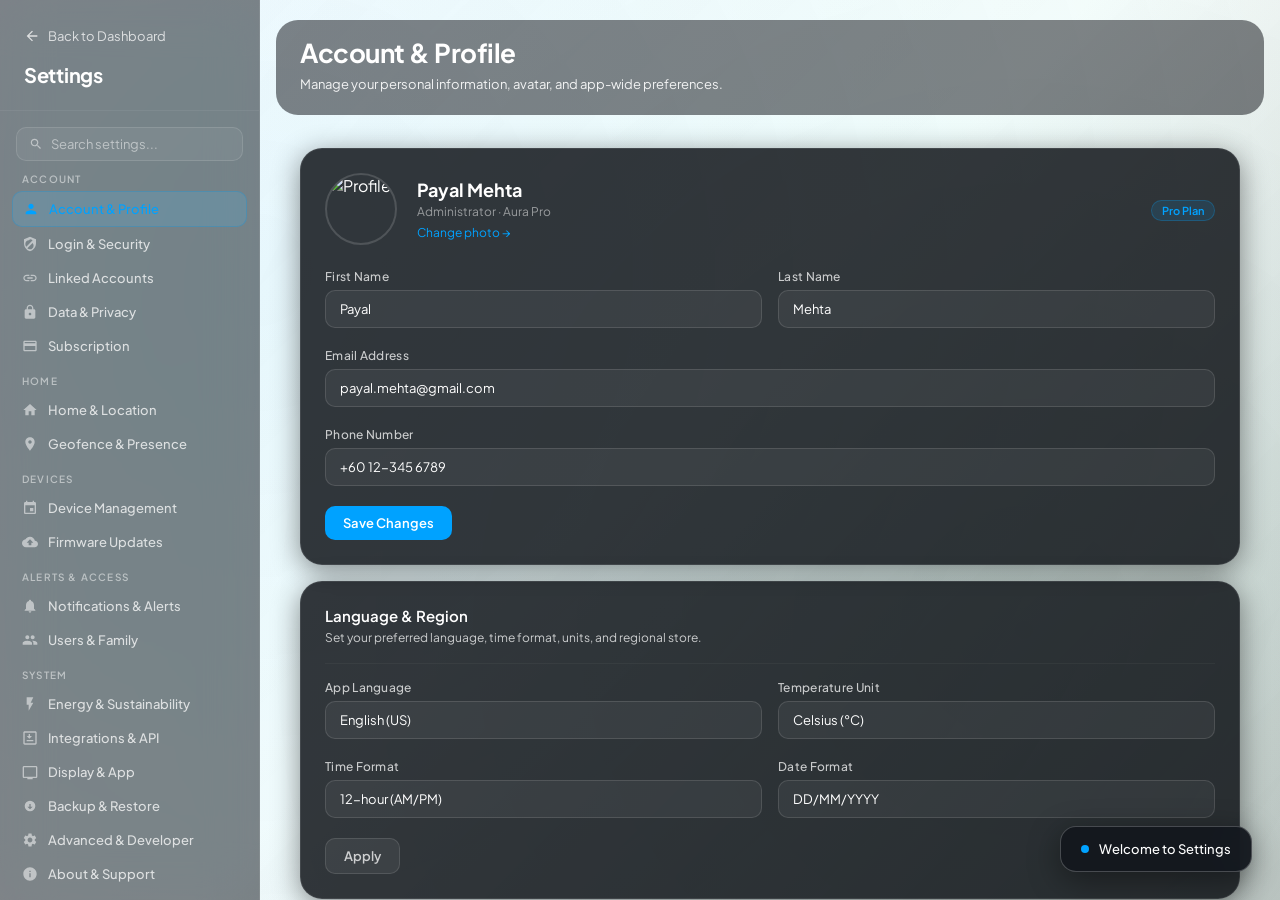
==== settings.html @ 3732c4d4 "Add files via upload" ====
<!DOCTYPE html>
<html lang="en">
<head>
<meta charset="UTF-8">
<meta name="viewport" content="width=device-width, initial-scale=1.0">
<meta http-equiv="Cache-Control" content="no-cache, no-store, must-revalidate">
<meta http-equiv="Pragma" content="no-cache">
<meta http-equiv="Expires" content="0">
<title>Aura – Settings</title>
<link rel="preconnect" href="https://fonts.googleapis.com">
<link href="https://fonts.googleapis.com/css2?family=Plus+Jakarta+Sans:wght@300;400;500;600;700&display=swap" rel="stylesheet">
<style>
:root {
  --font: 'Plus Jakarta Sans', sans-serif;
  --glass-bg: rgba(255,255,255,0.05);      /* More transparent */
  --glass-bg2: rgba(255,255,255,0.08);     /* More transparent */
  --glass-bg3: rgba(255,255,255,0.12);     /* Was: rgba(255,255,255,0.16) */
  --glass-border: 1px solid rgba(255,255,255,0.12);
  --glass-border2: 1px solid rgba(255,255,255,0.22);
  --blur: blur(20px) saturate(150%);       /* Slightly less blur */
  --text1: #ffffff;
  --text2: rgba(255,255,255,0.75);      /* Brighter text */
  --text3: rgba(255,255,255,0.50);
  --accent-blue: #00a2ff;
  --accent-green: #00e272;
  --accent-orange: #ff7a00;
  --accent-yellow: #ffb700;
  --accent-red: #dc2626;
  --glow-blue: 0 0 18px rgba(0,162,255,0.35);
  --glow-green: 0 0 18px rgba(0,226,114,0.35);
  --glow-red: 0 0 18px rgba(220,38,38,0.35);
  --r-sm: 10px;
  --r-md: 16px;
  --r-lg: 22px;
  --r-xl: 28px;
  --sidebar-w: 260px;
}

*{margin:0;padding:0;box-sizing:border-box;font-family:var(--font);-webkit-font-smoothing:antialiased;}

body{
  min-height:100vh;
  background:transparent;
  color:var(--text1);
  display:flex;
  overflow:hidden;
}

.bg{
    position:fixed;inset:0;z-index:0;
  background: 
    linear-gradient(135deg, rgba(251, 251, 252, 0.25) 0%, rgba(255, 255, 255, 0.2) 50%, rgba(8,11,16,0.25) 100%),
    url('./assets/settings_background.jpg') center/cover no-repeat;
  background-attachment: fixed;
}
.bg::before{
  content:'';position:fixed;
  top:0;left:0;right:0;bottom:0;
  background:radial-gradient(circle at 20% 30%, rgba(0,162,255,0.08) 0%, transparent 100%),
             radial-gradient(circle at 80% 70%, rgba(0,226,114,0.06) 0%, transparent 100%);
  pointer-events:none;
  z-index:1;
}

/* ── Sidebar ───────────────────────────── */
.settings-sidebar{
  position:fixed;
  top:0;left:0;
  width:var(--sidebar-w);
  height:100vh;
  background:rgba(10,13,18,0.50);  /* Reduced from 0.85 to 0.50 */
  backdrop-filter:blur(24px) saturate(180%);
  border-right:1px solid rgba(255,255,255,0.08);
  display:flex;
  flex-direction:column;
  z-index:100;
  overflow-y:auto;
  scrollbar-width:thin;
  scrollbar-color:rgba(255,255,255,0.08) transparent;
}

.sidebar-header{
  padding:28px 24px 20px;
  border-bottom: 1px solid rgba(255,255,255,0.06);  /* Was: 0.12 */

}

.back-btn{
  display:flex;align-items:center;gap:8px;
  font-size:13px;color:var(--text2);
  background:none;border:none;cursor:pointer;
  transition:color .2s;margin-bottom:18px;
  padding:0;
}
.back-btn:hover{color:var(--text1);}
.back-btn svg{width:16px;height:16px;fill:currentColor;}

.sidebar-title{
  font-size:20px;font-weight:700;letter-spacing:-.3px;
}
.sidebar-sub{font-size:12px;color:var(--text3);margin-top:3px;}

.sidebar-search{
  margin:16px 16px 0;
  background:rgba(255,255,255,0.05);
  border:var(--glass-border);
  border-radius:var(--r-sm);
  display:flex;align-items:center;gap:8px;
  padding:8px 12px;
}
.sidebar-search svg{width:14px;height:14px;fill:var(--text3);flex-shrink:0;}
.sidebar-search input{
  background:none;border:none;outline:none;
  color:var(--text1);font-size:13px;width:100%;
}
.sidebar-search input::placeholder{color:var(--text3);}

.nav-group{padding:12px 12px 0;}
.nav-group-label{
  font-size:10px;letter-spacing:1.2px;text-transform:uppercase;
  color:var(--text3);font-weight:600;
  padding:0 10px;margin-bottom:6px;
}

.nav-item{
  display:flex;align-items:center;gap:10px;
  padding:9px 10px;border-radius:var(--r-sm);
  cursor:pointer;transition:all .2s;
  font-size:13px;color:var(--text2);font-weight:500;
  border:none;background:none;width:100%;text-align:left;
}
.nav-item svg{width:16px;height:16px;fill:currentColor;flex-shrink:0;opacity:.7;}
.nav-item:hover{background:rgba(255,255,255,0.06);color:var(--text1);}
.nav-item.active{
  background:rgba(0,162,255,0.12);
  color:var(--accent-blue);
  border:1px solid rgba(0,162,255,0.22);
}
.nav-item.active svg{opacity:1;}

/* ── Main Content ───────────────────────── */
.settings-main{
  margin-left:var(--sidebar-w);
  flex:1;
  height:100vh;
  overflow-y:auto;
  scrollbar-width:thin;
  scrollbar-color:rgba(255,255,255,0.08) transparent;
  position:relative;z-index:1;
}

.section{
  display:none;
  padding:36px 40px;
  animation:fadeIn .3s ease;
}
.section.active{display:block;}

@keyframes fadeIn{from{opacity:0;transform:translateY(8px);}to{opacity:1;transform:translateY(0);}}

.section-header {
  margin-bottom: 32px;
  padding-bottom: 20px;
  border-bottom: var(--glass-border);
  position: relative; /* Required for ::before positioning */
}

.section-header::before {
  content: '';
  position: absolute;
  inset: -16px -24px 0 -24px;
  background: rgba(8, 11, 16, 0.5); /* Slightly more opaque for better contrast */
  border-radius: var(--r-lg);
  z-index: -1;
  /* Remove all animation/transition effects */
  transition: none !important;
  animation: none !important;
  backdrop-filter: none !important; /* Remove blur for performance */
  will-change: auto !important;
}

/* Ensure text stays readable */
.section-title {
  font-size: 26px;
  font-weight: 700;
  letter-spacing: -.5px;
  color: #ffffff;
  position: relative;
  z-index: 1;
  text-shadow: none; /* Remove shadow if you want pure flat design */
}

.section-desc {
  font-size: 13px;
  color: rgba(255, 255, 255, 0.90);
  margin-top: 6px;
  line-height: 1.5;
  position: relative;
  z-index: 1;
}
/* Cards */
.card{
  background:rgba(8,11,16,0.82);        /* Much darker + more opaque */
  border:1px solid rgba(255,255,255,0.09);
  border-radius:var(--r-lg);
  padding:24px;
  margin-bottom:16px;
  backdrop-filter:blur(24px) saturate(160%);
  box-shadow:0 6px 28px rgba(0,0,0,0.45);  /* Deeper shadow for depth */
  transition:background .2s, transform .2s ease, box-shadow .2s ease;
}

.card:hover{
  background:rgba(10,14,20,0.88);       /* Slightly darker on hover */
  box-shadow:0 8px 35px rgba(0,0,0,0.55);
  transform:translateY(-2px);
}
.card-title{font-size:15px;font-weight:600;margin-bottom:4px;}
.card-desc{font-size:12px;color:var(--text2);line-height:1.5;}

.card-row{
  display:flex;align-items:center;justify-content:space-between;
  padding:14px 0;
  border-bottom:var(--glass-border);
}
.card-row:last-child{border-bottom:none;padding-bottom:0;}
.card-row:first-child{padding-top:0;}

.row-left{}
.row-label{font-size:13px;font-weight:500;}
.row-sub{font-size:11px;color:var(--text3);margin-top:2px;}

/* Form Controls */
.field-group{margin-bottom:20px;}
.field-label{font-size:12px;color:var(--text2);font-weight:500;margin-bottom:6px;letter-spacing:.3px;}
.field-input{
  width:100%;
  background:rgba(255,255,255,0.05);
  border:var(--glass-border);
  border-radius:var(--r-sm);
  padding:10px 14px;
  color:var(--text1);
  font-size:13px;
  outline:none;
  transition:border-color .2s, background .2s;
}
.field-input:focus{
  background:rgba(255,255,255,0.09);
  border-color:rgba(0,162,255,0.5);
}
.field-row{display:grid;grid-template-columns:1fr 1fr;gap:16px;}

/* Toggle Switch */
.toggle-wrap{position:relative;display:inline-block;width:42px;height:22px;flex-shrink:0;}
.toggle-wrap input{opacity:0;width:0;height:0;}
.toggle-slider{
  position:absolute;inset:0;
  background:rgba(255,255,255,0.12);
  border-radius:22px;
  border:1px solid rgba(255,255,255,0.08);
  cursor:pointer;
  transition:.25s;
}
.toggle-slider:before{
  content:"";position:absolute;
  width:14px;height:14px;border-radius:50%;
  background:#fff;left:3px;bottom:3px;
  transition:.25s;box-shadow:0 1px 3px rgba(0,0,0,.3);
}
input:checked + .toggle-slider{background:var(--accent-blue);}
input:checked + .toggle-slider.green{background:var(--accent-green);}
input:checked + .toggle-slider.orange{background:var(--accent-orange);}
input:checked + .toggle-slider:before{transform:translateX(20px);}

/* Buttons */
.btn{
  padding:9px 18px;border-radius:var(--r-sm);
  font-size:13px;font-weight:600;cursor:pointer;
  transition:all .2s;border:none;
}
.btn-primary{background:var(--accent-blue);color:#fff;}
.btn-primary:hover{background:#0090e8;}
.btn-ghost{
  background:rgba(255,255,255,0.06);
  border:var(--glass-border);
  color:var(--text2);
}
.btn-ghost:hover{background:rgba(255,255,255,0.12);color:var(--text1);}
.btn-danger{
  background:rgba(220,38,38,0.12);
  border:1px solid rgba(220,38,38,0.3);
  color:#f87171;
}
.btn-danger:hover{background:rgba(220,38,38,0.22);}
.btn-sm{padding:6px 14px;font-size:12px;}

/* Badges */
.badge{
  display:inline-flex;align-items:center;
  padding:3px 10px;border-radius:20px;
  font-size:11px;font-weight:600;
}
.badge-green{background:rgba(0,226,114,0.12);color:var(--accent-green);border:1px solid rgba(0,226,114,0.25);}
.badge-blue{background:rgba(0,162,255,0.12);color:var(--accent-blue);border:1px solid rgba(0,162,255,0.25);}
.badge-orange{background:rgba(255,122,0,0.12);color:var(--accent-orange);border:1px solid rgba(255,122,0,0.25);}
.badge-red{background:rgba(220,38,38,0.12);color:#f87171;border:1px solid rgba(220,38,38,0.25);}

/* Avatar */
.avatar{
  width:72px;height:72px;border-radius:50%;
  object-fit:cover;border:2px solid rgba(255,255,255,0.15);
}
.avatar-row{display:flex;align-items:center;gap:20px;margin-bottom:24px;}
.avatar-name{font-size:18px;font-weight:700;}
.avatar-role{font-size:12px;color:var(--text3);margin-top:3px;}
.avatar-change{font-size:12px;color:var(--accent-blue);cursor:pointer;margin-top:6px;}

/* Linked accounts */
.linked-item{
  display:flex;align-items:center;gap:14px;
  padding:14px 0;
  border-bottom:var(--glass-border);
}
.linked-item:last-child{border-bottom:none;}
.linked-logo{
  width:36px;height:36px;border-radius:10px;
  display:flex;align-items:center;justify-content:center;
  font-size:18px;font-weight:800;
}
.linked-info{flex:1;}
.linked-name{font-size:13px;font-weight:600;}
.linked-email{font-size:11px;color:var(--text3);margin-top:2px;}

/* Device List */
.device-item{
  display:flex;align-items:center;gap:14px;
  padding:14px 0;border-bottom:var(--glass-border);
}
.device-item:last-child{border-bottom:none;}
.device-icon{
  width:40px;height:40px;border-radius:12px;
  background:rgba(255,255,255,0.06);
  border:var(--glass-border);
  display:flex;align-items:center;justify-content:center;
  font-size:18px;flex-shrink:0;
}
.device-info{flex:1;}
.device-name{font-size:13px;font-weight:600;}
.device-meta{font-size:11px;color:var(--text3);margin-top:2px;}
.device-status{display:flex;align-items:center;gap:5px;font-size:11px;}
.dot{width:6px;height:6px;border-radius:50%;display:inline-block;}
.dot-green{background:var(--accent-green);}
.dot-gray{background:rgba(255,255,255,0.25);}
.dot-orange{background:var(--accent-orange);}

/* Routine list */
.routine-item{
  display:flex;align-items:center;gap:14px;
  padding:14px 0;border-bottom:var(--glass-border);
}
.routine-item:last-child{border-bottom:none;}
.routine-icon{
  width:40px;height:40px;border-radius:12px;
  display:flex;align-items:center;justify-content:center;font-size:18px;
}
.routine-info{flex:1;}
.routine-name{font-size:13px;font-weight:600;}
.routine-trigger{font-size:11px;color:var(--text3);margin-top:2px;}
.routine-actions{display:flex;align-items:center;gap:8px;}

/* Stats bar */
.stat-bar{
  height:6px;border-radius:3px;
  background:rgba(255,255,255,0.08);
  margin-top:8px;overflow:hidden;
}
.stat-fill{height:100%;border-radius:3px;background:var(--accent-blue);}
.stat-fill.green{background:var(--accent-green);}
.stat-fill.orange{background:var(--accent-orange);}

/* Grid helper */
.two-col{display:grid;grid-template-columns:1fr 1fr;gap:16px;}
.three-col{display:grid;grid-template-columns:1fr 1fr 1fr;gap:14px;}

/* Energy mini cards */
.energy-mini{
  background:var(--glass-bg);
  border:var(--glass-border);
  border-radius:var(--r-md);
  padding:16px;
  text-align:center;
}
.energy-val{font-size:22px;font-weight:700;letter-spacing:-.5px;}
.energy-label{font-size:11px;color:var(--text3);margin-top:4px;}

/* Notification row icons */
.notif-icon{
  width:36px;height:36px;border-radius:10px;
  display:flex;align-items:center;justify-content:center;font-size:16px;
  flex-shrink:0;
}

/* About version */
.version-card{
  background:var(--glass-bg);
  border:var(--glass-border);
  border-radius:var(--r-lg);
  padding:24px;
  display:flex;align-items:center;gap:20px;
}
.version-logo{
  width:52px;height:52px;border-radius:16px;
  background:rgba(0,162,255,0.12);
  border:1px solid rgba(0,162,255,0.25);
  display:flex;align-items:center;justify-content:center;
  font-size:26px;
}

/* Select */
.field-select{
  width:100%;
  background:rgba(255,255,255,0.05);
  border:var(--glass-border);
  border-radius:var(--r-sm);
  padding:10px 14px;
  color:var(--text1);
  font-size:13px;
  outline:none;
  cursor:pointer;
  appearance:none;
  -webkit-appearance:none;
}
.field-select option{background:#15191f;color:#fff;}

/* Scrollbar */
.settings-main::-webkit-scrollbar,.settings-sidebar::-webkit-scrollbar{width:5px;}
.settings-main::-webkit-scrollbar-thumb,.settings-sidebar::-webkit-scrollbar-thumb{background:rgba(255,255,255,0.08);border-radius:3px;}

/* Range */
input[type=range]{
  -webkit-appearance:none;width:100%;
  height:5px;border-radius:3px;
  background:rgba(255,255,255,0.1);outline:none;
}
input[type=range]::-webkit-slider-thumb{
  -webkit-appearance:none;width:14px;height:14px;
  border-radius:50%;background:#fff;cursor:pointer;
}

/* Divider */
.divider{height:1px;background:rgba(255,255,255,0.04);margin:24px 0;}  /* Was: 0.07 */

/* Tags */
.tag{
  display:inline-flex;align-items:center;gap:6px;
  padding:4px 12px;border-radius:20px;
  background:rgba(255,255,255,0.06);border:var(--glass-border);
  font-size:12px;color:var(--text2);margin:4px 4px 4px 0;cursor:pointer;
  transition:background .2s;
}
.tag:hover,.tag.active{background:rgba(0,162,255,0.12);color:var(--accent-blue);border-color:rgba(0,162,255,0.3);}

/* Toast */
.toast{
  position:fixed;bottom:28px;right:28px;
  background:rgba(20,24,30,0.95);
  border:var(--glass-border2);
  border-radius:var(--r-md);
  padding:14px 20px;
  display:flex;align-items:center;gap:10px;
  font-size:13px;font-weight:500;
  backdrop-filter:var(--blur);
  transform:translateY(80px);opacity:0;
  transition:all .35s cubic-bezier(.4,0,.2,1);
  z-index:9999;pointer-events:none;
}
.toast.show{transform:translateY(0);opacity:1;}
.toast-dot{width:8px;height:8px;border-radius:50%;background:var(--accent-green);flex-shrink:0;}

/* Thin card variant */
.tcard{
  background:var(--glass-bg);
  border:var(--glass-border);
  border-radius:var(--r-md);
  padding:16px 20px;
  margin-bottom:10px;
}
/* Animation */
/* ── Animation Enhancements ───────────────────────────── */
.section {
  transition: opacity 0.3s ease, transform 0.3s ease;
  will-change: opacity, transform;
}

.nav-item {
  transition: all 0.2s cubic-bezier(0.4, 0, 0.2, 1);
  position: relative;
  overflow: hidden;
}

.nav-item::after {
  content: '';
  position: absolute;
  inset: 0;
  background: rgba(255,255,255,0.06);
  transform: scaleX(0);
  transform-origin: left;
  transition: transform 0.2s ease;
  z-index: -1;
}

.nav-item:hover::after,
.nav-item.active::after {
  transform: scaleX(1);
}

/* Toggle switch enhanced animation */
.toggle-slider {
  transition: all 0.25s cubic-bezier(0.4, 0, 0.2, 1);
}

.toggle-slider::before {
  transition: transform 0.25s cubic-bezier(0.4, 0, 0.2, 1), background 0.2s;
}

/* Input focus glow */
.field-input:focus,
.field-select:focus {
  animation: inputGlow 0.3s ease;
}

@keyframes inputGlow {
  0% { box-shadow: 0 0 0 0 rgba(0,162,255,0); }
  50% { box-shadow: 0 0 0 4px rgba(0,162,255,0.2); }
  100% { box-shadow: 0 0 0 3px rgba(0,162,255,0.15); }
}

/* Button press effect */
.btn:active {
  transform: scale(0.97);
  transition: transform 0.1s ease;
}

/* Card lift on hover */
.card, .tcard {
  transition: transform 0.2s ease, box-shadow 0.2s ease;
  will-change: transform;
}

/* Toast animation */
.toast {
  position: fixed;
  bottom: 28px;
  right: 28px;
  background: rgba(20,24,30,0.95);
  border: var(--glass-border2);
  border-radius: var(--r-md);
  padding: 14px 20px;
  display: flex;
  align-items: center;
  gap: 10px;
  font-size: 13px;
  font-weight: 500;
  backdrop-filter: var(--blur);
  transform: translateY(80px);
  opacity: 0;
  transition: all 0.35s cubic-bezier(0.4, 0, 0.2, 1);
  z-index: 9999;
  pointer-events: none;
  box-shadow: 0 8px 32px rgba(0,0,0,0.4);
}

.toast.show {
  transform: translateY(0);
  opacity: 1;
  pointer-events: auto;
}

.toast-dot {
  width: 8px;
  height: 8px;
  border-radius: 50%;
  background: var(--accent-green);
  flex-shrink: 0;
  animation: pulse 2s infinite;
}

@keyframes pulse {
  0%, 100% { opacity: 1; transform: scale(1); }
  50% { opacity: 0.7; transform: scale(0.9); }
}

/* Search empty state */
#search-empty {
  animation: fadeIn 0.2s ease;
}

/* Page transition for back button */
body.page-exiting {
  animation: pageExit 0.3s ease forwards;
}

@keyframes pageExit {
  to {
    opacity: 0;
    transform: translateX(20px);
  }
}

/* Subtle floating animation for avatar */
.avatar {
  animation: float 6s ease-in-out infinite;
}

@keyframes float {
  0%, 100% { transform: translateY(0); }
  50% { transform: translateY(-4px); }
}

/* Stat bar fill animation */
.stat-fill {
  transition: width 0.4s cubic-bezier(0.4, 0, 0.2, 1);
  position: relative;
  overflow: hidden;
}

.stat-fill::after {
  content: '';
  position: absolute;
  top: 0; left: -100%;
  width: 100%; height: 100%;
  background: linear-gradient(90deg, transparent, rgba(255,255,255,0.2), transparent);
  animation: shine 2s infinite;
}

@keyframes shine {
  to { left: 100%; }
}
</style>
</head>
<body>
<div class="bg"></div>

<!-- Toast -->
<div class="toast" id="toast">
  <div class="toast-dot"></div>
  <span id="toast-msg">Settings saved</span>
</div>

<!-- Sidebar -->
<aside class="settings-sidebar">
  <div class="sidebar-header">
    <button class="back-btn" onclick="window.history.back()">
      <svg viewBox="0 0 24 24"><path d="M20 11H7.83l5.59-5.59L12 4l-8 8 8 8 1.41-1.41L7.83 13H20v-2z"/></svg>
      Back to Dashboard
    </button>
    <div class="sidebar-title">Settings</div>
    <div class="sidebar-sub"></div>
  </div>

  <div class="sidebar-search">
    <svg viewBox="0 0 24 24"><path d="M15.5 14h-.79l-.28-.27C15.41 12.59 16 11.11 16 9.5 16 5.91 13.09 3 9.5 3S3 5.91 3 9.5 5.91 16 9.5 16c1.61 0 3.09-.59 4.23-1.57l.27.28v.79l5 4.99L20.49 19l-4.99-5zm-6 0C7.01 14 5 11.99 5 9.5S7.01 5 9.5 5 14 7.01 14 9.5 11.99 14 9.5 14z"/></svg>
    <input type="text" placeholder="Search settings..." id="search-input">
  </div>

  <div style="padding-bottom:20px;">

    <div class="nav-group">
      <div class="nav-group-label">Account</div>
      <button class="nav-item active" data-section="profile" onclick="switchSection('profile',this)">
        <svg viewBox="0 0 24 24"><path d="M12 12c2.21 0 4-1.79 4-4s-1.79-4-4-4-4 1.79-4 4 1.79 4 4 4zm0 2c-2.67 0-8 1.34-8 4v2h16v-2c0-2.66-5.33-4-8-4z"/></svg>
        Account & Profile
      </button>
      <button class="nav-item" data-section="security" onclick="switchSection('security',this)">
        <svg viewBox="0 0 24 24"><path d="M12 1L3 5v6c0 5.55 3.84 10.74 9 12 5.16-1.26 9-6.45 9-12V5l-9-4zm0 4c1.4 0 2.8.5 3.88 1.5L6.5 16c-1-1.1-1.5-2.5-1.5-4 0-3.04 2.46-5.5 5.5-5.5zM12 9zm3.88 1.5c1 1.1 1.5 2.5 1.5 4 0 3.04-2.46 5.5-5.5 5.5-1.4 0-2.8-.5-3.88-1.5L15.88 10.5z"/></svg>
        Login & Security
      </button>
      <button class="nav-item" data-section="linked" onclick="switchSection('linked',this)">
        <svg viewBox="0 0 24 24"><path d="M3.9 12c0-1.71 1.39-3.1 3.1-3.1h4V7H7c-2.76 0-5 2.24-5 5s2.24 5 5 5h4v-1.9H7c-1.71 0-3.1-1.39-3.1-3.1zM8 13h8v-2H8v2zm9-6h-4v1.9h4c1.71 0 3.1 1.39 3.1 3.1s-1.39 3.1-3.1 3.1h-4V17h4c2.76 0 5-2.24 5-5s-2.24-5-5-5z"/></svg>
        Linked Accounts
      </button>
      <button class="nav-item" data-section="privacy" onclick="switchSection('privacy',this)">
        <svg viewBox="0 0 24 24"><path d="M18 8h-1V6c0-2.76-2.24-5-5-5S7 3.24 7 6v2H6c-1.1 0-2 .9-2 2v10c0 1.1.9 2 2 2h12c1.1 0 2-.9 2-2V10c0-1.1-.9-2-2-2zm-6 9c-1.1 0-2-.9-2-2s.9-2 2-2 2 .9 2 2-.9 2-2 2zm3.1-9H8.9V6c0-1.71 1.39-3.1 3.1-3.1 1.71 0 3.1 1.39 3.1 3.1v2z"/></svg>
        Data & Privacy
      </button>
      <button class="nav-item" data-section="subscription" onclick="switchSection('subscription',this)">
        <svg viewBox="0 0 24 24"><path d="M20 4H4c-1.11 0-1.99.89-1.99 2L2 18c0 1.11.89 2 2 2h16c1.11 0 2-.89 2-2V6c0-1.11-.89-2-2-2zm0 14H4v-6h16v6zm0-10H4V6h16v2z"/></svg>
        Subscription
      </button>
    </div>

    <div class="nav-group">
      <div class="nav-group-label">Home</div>
      <button class="nav-item" data-section="home" onclick="switchSection('home',this)">
        <svg viewBox="0 0 24 24"><path d="M10 20v-6h4v6h5v-8h3L12 3 2 12h3v8z"/></svg>
        Home & Location
      </button>
      <button class="nav-item" data-section="presence" onclick="switchSection('presence',this)">
        <svg viewBox="0 0 24 24"><path d="M12 2C8.13 2 5 5.13 5 9c0 5.25 7 13 7 13s7-7.75 7-13c0-3.87-3.13-7-7-7zm0 9.5c-1.38 0-2.5-1.12-2.5-2.5s1.12-2.5 2.5-2.5 2.5 1.12 2.5 2.5-1.12 2.5-2.5 2.5z"/></svg>
        Geofence & Presence
      </button>
    </div>

    <div class="nav-group">
      <div class="nav-group-label">Devices</div>
      <button class="nav-item" data-section="devices" onclick="switchSection('devices',this)">
        <svg viewBox="0 0 24 24"><path d="M17 12h-5v5h5v-5zM16 1v2H8V1H6v2H5c-1.11 0-1.99.9-1.99 2L3 19c0 1.1.89 2 2 2h14c1.1 0 2-.9 2-2V5c0-1.1-.9-2-2-2h-1V1h-2zm3 18H5V8h14v11z"/></svg>
        Device Management
      </button>
      <button class="nav-item" data-section="firmware" onclick="switchSection('firmware',this)">
        <svg viewBox="0 0 24 24"><path d="M19.35 10.04C18.67 6.59 15.64 4 12 4 9.11 4 6.6 5.64 5.35 8.04 2.34 8.36 0 10.91 0 14c0 3.31 2.69 6 6 6h13c2.76 0 5-2.24 5-5 0-2.64-2.05-4.78-4.65-4.96zM14 13v4h-4v-4H7l5-5 5 5h-3z"/></svg>
        Firmware Updates
      </button>
    </div>


    <div class="nav-group">
      <div class="nav-group-label">Alerts & Access</div>
      <button class="nav-item" data-section="notifications" onclick="switchSection('notifications',this)">
        <svg viewBox="0 0 24 24"><path d="M12 22c1.1 0 2-.9 2-2h-4c0 1.1.9 2 2 2zm6-6v-5c0-3.07-1.64-5.64-4.5-6.32V4c0-.83-.67-1.5-1.5-1.5s-1.5.67-1.5 1.5v.68C7.63 5.36 6 7.92 6 11v5l-2 2v1h16v-1l-2-2z"/></svg>
        Notifications & Alerts
      </button>
      <button class="nav-item" data-section="family" onclick="switchSection('family',this)">
        <svg viewBox="0 0 24 24"><path d="M16 11c1.66 0 2.99-1.34 2.99-3S17.66 5 16 5c-1.66 0-3 1.34-3 3s1.34 3 3 3zm-8 0c1.66 0 2.99-1.34 2.99-3S9.66 5 8 5C6.34 5 5 6.34 5 8s1.34 3 3 3zm0 2c-2.33 0-7 1.17-7 3.5V19h14v-2.5c0-2.33-4.67-3.5-7-3.5zm8 0c-.29 0-.62.02-.97.05 1.16.84 1.97 1.97 1.97 3.45V19h6v-2.5c0-2.33-4.67-3.5-7-3.5z"/></svg>
        Users & Family
      </button>
    </div>

    <div class="nav-group">
      <div class="nav-group-label">System</div>
      <button class="nav-item" data-section="energy" onclick="switchSection('energy',this)">
        <svg viewBox="0 0 24 24"><path d="M7 2v11h3v9l7-12h-4l4-8z"/></svg>
        Energy & Sustainability
      </button>
      <button class="nav-item" data-section="integrations" onclick="switchSection('integrations',this)">
        <svg viewBox="0 0 24 24"><path d="M15 9h-3V6h-2v3H7l4 4 4-4zm-8 6v2h10v-2H7zm13-13H4c-1.1 0-2 .9-2 2v16c0 1.1.9 2 2 2h16c1.1 0 2-.9 2-2V4c0-1.1-.9-2-2-2zm0 18H4V4h16v16z"/></svg>
        Integrations & API
      </button>
      <button class="nav-item" data-section="display" onclick="switchSection('display',this)">
        <svg viewBox="0 0 24 24"><path d="M21 3H3c-1.1 0-2 .9-2 2v14c0 1.1.9 2 2 2h5v2h8v-2h5c1.1 0 2-.9 2-2V5c0-1.1-.9-2-2-2zm0 16H3V5h18v14z"/></svg>
        Display & App
      </button>
      <button class="nav-item" data-section="backup" onclick="switchSection('backup',this)">
        <svg viewBox="0 0 24 24"><path d="M12 4a8 8 0 100 16A8 8 0 0012 4zm-1 5h2v4h3l-4 4-4-4h3V9z"/></svg>
        Backup & Restore
      </button>
      <button class="nav-item" data-section="advanced" onclick="switchSection('advanced',this)">
        <svg viewBox="0 0 24 24"><path d="M19.14 12.94c.04-.3.06-.61.06-.94 0-.32-.02-.64-.07-.94l2.03-1.58c.18-.14.23-.41.12-.61l-1.92-3.32c-.12-.22-.37-.29-.59-.22l-2.39.96c-.5-.38-1.03-.7-1.62-.94l-.36-2.54c-.04-.24-.24-.41-.48-.41h-3.84c-.24 0-.43.17-.47.41l-.36 2.54c-.59.24-1.13.57-1.62.94l-2.39-.96c-.22-.08-.47 0-.59.22L2.74 8.87c-.12.21-.08.47.12.61l2.03 1.58c-.05.3-.09.63-.09.94s.02.64.07.94l-2.03 1.58c-.18.14-.23.41-.12.61l1.92 3.32c.12.22.37.29.59.22l2.39-.96c.5.38 1.03.7 1.62.94l.36 2.54c.05.24.24.41.48.41h3.84c.24 0 .44-.17.47-.41l.36-2.54c.59-.24 1.13-.56 1.62-.94l2.39.96c.22.08.47 0 .59-.22l1.92-3.32c.12-.22.07-.47-.12-.61l-2.01-1.58zM12 15.6c-1.98 0-3.6-1.62-3.6-3.6s1.62-3.6 3.6-3.6 3.6 1.62 3.6 3.6-1.62 3.6-3.6 3.6z"/></svg>
        Advanced & Developer
      </button>
      <button class="nav-item" data-section="about" onclick="switchSection('about',this)">
        <svg viewBox="0 0 24 24"><path d="M12 2C6.48 2 2 6.48 2 12s4.48 10 10 10 10-4.48 10-10S17.52 2 12 2zm1 15h-2v-6h2v6zm0-8h-2V7h2v2z"/></svg>
        About & Support
      </button>
    </div>

  </div>
</aside>

<!-- ═══════════════════════════════════ SECTIONS ═══════════════════════════ -->
<main class="settings-main">

<!-- ① Account & Profile -->
<div class="section active" id="section-profile">
  <div class="section-header">
    <div class="section-title">Account & Profile</div>
    <div class="section-desc">Manage your personal information, avatar, and app-wide preferences.</div>
  </div>

  <div class="card">
    <div class="avatar-row">
      <img class="avatar" src="https://images.unsplash.com/photo-1494790108377-be9c29b29330?auto=format&fit=crop&q=80&w=200" alt="Profile">
      <div>
        <div class="avatar-name">Payal Mehta</div>
        <div class="avatar-role">Administrator · Aura Pro</div>
        <div class="avatar-change" onclick="toast('Avatar upload coming soon')">Change photo →</div>
      </div>
      <div style="margin-left:auto;"><span class="badge badge-blue">Pro Plan</span></div>
    </div>
    <div class="field-row">
      <div class="field-group">
        <div class="field-label">First Name</div>
        <input class="field-input" type="text" value="Payal">
      </div>
      <div class="field-group">
        <div class="field-label">Last Name</div>
        <input class="field-input" type="text" value="Mehta">
      </div>
    </div>
    <div class="field-group">
      <div class="field-label">Email Address</div>
      <input class="field-input" type="email" value="payal.mehta@gmail.com">
    </div>
    <div class="field-group">
      <div class="field-label">Phone Number</div>
      <input class="field-input" type="tel" value="+60 12-345 6789">
    </div>
    <button class="btn btn-primary" onclick="toast('Profile updated successfully')">Save Changes</button>
  </div>

  <div class="card">
    <div class="card-title">Language & Region</div>
    <div class="card-desc">Set your preferred language, time format, units, and regional store.</div>
    <div class="divider" style="margin:16px 0;"></div>
    <div class="field-row">
      <div class="field-group">
        <div class="field-label">App Language</div>
        <select class="field-select"><option>English (US)</option><option>Bahasa Malaysia</option><option>中文 (简体)</option><option>العربية</option></select>
      </div>
      <div class="field-group">
        <div class="field-label">Temperature Unit</div>
        <select class="field-select"><option>Celsius (°C)</option><option>Fahrenheit (°F)</option></select>
      </div>
    </div>
    <div class="field-row">
      <div class="field-group">
        <div class="field-label">Time Format</div>
        <select class="field-select"><option>12-hour (AM/PM)</option><option>24-hour</option></select>
      </div>
      <div class="field-group">
        <div class="field-label">Date Format</div>
        <select class="field-select"><option>DD/MM/YYYY</option><option>MM/DD/YYYY</option><option>YYYY-MM-DD</option></select>
      </div>
    </div>
    <button class="btn btn-ghost" onclick="toast('Region preferences saved')">Apply</button>
  </div>
</div>

<!-- ② Login & Security -->
<div class="section" id="section-security">
  <div class="section-header">
    <div class="section-title">Login & Security</div>
    <div class="section-desc">Protect your account with strong authentication options.</div>
  </div>

  <div class="card">
    <div class="card-title">Change Password</div>
    <div class="divider" style="margin:14px 0;"></div>
    <div class="field-group"><div class="field-label">Current Password</div><input class="field-input" type="password" placeholder="••••••••"></div>
    <div class="field-row">
      <div class="field-group"><div class="field-label">New Password</div><input class="field-input" type="password" placeholder="Min. 8 characters"></div>
      <div class="field-group"><div class="field-label">Confirm Password</div><input class="field-input" type="password" placeholder="Repeat new password"></div>
    </div>
    <button class="btn btn-primary" onclick="toast('Password updated')">Update Password</button>
  </div>

  <div class="card">
    <div class="card-title">Authentication</div>
    <div class="card-row">
      <div class="row-left"><div class="row-label">Two-Factor Authentication (2FA)</div><div class="row-sub">Require OTP on new device login via SMS or app</div></div>
      <label class="toggle-wrap"><input type="checkbox" checked><span class="toggle-slider"></span></label>
    </div>
    <div class="card-row">
      <div class="row-left"><div class="row-label">Biometric Login</div><div class="row-sub">Fingerprint or Face ID unlock on this device</div></div>
      <label class="toggle-wrap"><input type="checkbox" checked><span class="toggle-slider green"></span></label>
    </div>
    <div class="card-row">
      <div class="row-left"><div class="row-label">App PIN Lock</div><div class="row-sub">Require 6-digit PIN before opening the app</div></div>
      <label class="toggle-wrap"><input type="checkbox"><span class="toggle-slider"></span></label>
    </div>
  </div>

  <div class="card">
    <div class="card-title">Trusted Devices</div>
    <div class="card-desc" style="margin-bottom:16px;">Devices that are allowed to skip 2FA for 30 days.</div>
    <div class="device-item">
      <div class="device-icon">📱</div>
      <div class="device-info">
        <div class="device-name">iPhone 15 Pro – Payal</div>
        <div class="device-meta">Last active: Today, 09:41 AM · Kuala Lumpur, MY</div>
      </div>
      <span class="badge badge-green">This device</span>
    </div>
    <div class="device-item">
      <div class="device-icon">💻</div>
      <div class="device-info">
        <div class="device-name">MacBook Pro 14" – Home</div>
        <div class="device-meta">Last active: Yesterday, 11:20 PM · Jitra, MY</div>
      </div>
      <button class="btn btn-ghost btn-sm" onclick="toast('Device removed')">Remove</button>
    </div>
  </div>
</div>

<!-- ③ Linked Accounts -->
<div class="section" id="section-linked">
  <div class="section-header">
    <div class="section-title">Linked Accounts</div>
    <div class="section-desc">Connect social logins and third-party smart home partners.</div>
  </div>

  <div class="card">
    <div class="card-title">Social Login</div>
    <div class="linked-item">
      <div class="linked-logo" style="background:#fff;color:#4285F4;">G</div>
      <div class="linked-info"><div class="linked-name">Google</div><div class="linked-email">payal.mehta@gmail.com</div></div>
      <span class="badge badge-green">Connected</span>
    </div>
    <div class="linked-item">
      <div class="linked-logo" style="background:#000;color:#fff;">🍎</div>
      <div class="linked-info"><div class="linked-name">Apple ID</div><div class="linked-email">Not connected</div></div>
      <button class="btn btn-ghost btn-sm" onclick="toast('Apple sign-in launched')">Connect</button>
    </div>
    <div class="linked-item">
      <div class="linked-logo" style="background:#1877F2;color:#fff;">f</div>
      <div class="linked-info"><div class="linked-name">Facebook</div><div class="linked-email">Not connected</div></div>
      <button class="btn btn-ghost btn-sm" onclick="toast('Facebook sign-in launched')">Connect</button>
    </div>
  </div>

  <div class="card">
    <div class="card-title">Smart Home Ecosystems</div>
    <div class="linked-item">
      <div class="linked-logo" style="background:#00D4FF22;font-size:22px;">🏠</div>
      <div class="linked-info"><div class="linked-name">Google Home</div><div class="linked-email">15 devices synced</div></div>
      <span class="badge badge-green">Active</span>
    </div>
    <div class="linked-item">
      <div class="linked-logo" style="background:#00A8E022;font-size:22px;">🔵</div>
      <div class="linked-info"><div class="linked-name">Amazon Alexa</div><div class="linked-email">Enabled – 8 skills active</div></div>
      <span class="badge badge-blue">Active</span>
    </div>
    <div class="linked-item">
      <div class="linked-logo" style="background:#ffffff11;font-size:22px;">🍎</div>
      <div class="linked-info"><div class="linked-name">Apple HomeKit</div><div class="linked-email">Not paired</div></div>
      <button class="btn btn-ghost btn-sm" onclick="toast('HomeKit pairing started')">Pair</button>
    </div>
  </div>
</div>

<!-- ④ Data & Privacy -->
<div class="section" id="section-privacy">
  <div class="section-header">
    <div class="section-title">Data & Privacy</div>
    <div class="section-desc">Control your activity history, data exports, and account deletion.</div>
  </div>

  <div class="card">
    <div class="card-row">
      <div class="row-left"><div class="row-label">Save Voice Recordings</div><div class="row-sub">Store voice command history for personalization</div></div>
      <label class="toggle-wrap"><input type="checkbox"><span class="toggle-slider"></span></label>
    </div>
    <div class="card-row">
      <div class="row-left"><div class="row-label">Device Interaction Logs</div><div class="row-sub">Log every toggle, adjustment, and scene activation</div></div>
      <label class="toggle-wrap"><input type="checkbox" checked><span class="toggle-slider green"></span></label>
    </div>
    <div class="card-row">
      <div class="row-left"><div class="row-label">Analytics & Diagnostics</div><div class="row-sub">Send anonymous usage data to improve Aura</div></div>
      <label class="toggle-wrap"><input type="checkbox" checked><span class="toggle-slider"></span></label>
    </div>
    <div class="card-row">
      <div class="row-left"><div class="row-label">Personalized Suggestions</div><div class="row-sub">AI tips based on your usage patterns</div></div>
      <label class="toggle-wrap"><input type="checkbox" checked><span class="toggle-slider green"></span></label>
    </div>
  </div>

  <div class="card">
    <div class="card-title">Your Data</div>
    <div style="display:flex;gap:12px;flex-wrap:wrap;margin-top:14px;">
      <button class="btn btn-ghost" onclick="toast('Export request submitted – you\'ll receive an email in 24 hours')">📤 Export My Data</button>
      <button class="btn btn-ghost" onclick="toast('Activity history cleared')">🗑 Clear Activity History</button>
      <button class="btn btn-danger" onclick="toast('Account deletion requires email confirmation – check your inbox')">⚠️ Delete Account</button>
    </div>
  </div>
</div>

<!-- ⑤ Subscription -->
<div class="section" id="section-subscription">
  <div class="section-header">
    <div class="section-title">Subscription</div>
    <div class="section-desc">Manage your Aura plan, billing history, and payment methods.</div>
  </div>

  <div class="card" style="background:rgba(5,15,25,0.85);border:1px solid rgba(0,162,255,0.4);box-shadow:0 6px 28px rgba(0,162,255,0.2);">
    <div style="display:flex;align-items:center;justify-content:space-between;">
      <div>
        <div style="font-size:12px;color:var(--accent-blue);font-weight:600;letter-spacing:1px;text-transform:uppercase;">Current Plan</div>
        <div style="font-size:24px;font-weight:700;margin-top:4px;">Aura Pro</div>
        <div style="font-size:13px;color:var(--text2);margin-top:4px;">Renews on 22 June 2026 · RM 29.90/month</div>
      </div>
      <span class="badge badge-blue" style="font-size:13px;padding:6px 16px;">Active</span>
    </div>
    <div class="divider"></div>
    <div class="three-col" style="margin-bottom:4px;">
      <div class="energy-mini"><div class="energy-val" style="color:var(--accent-blue);">∞</div><div class="energy-label">Cloud Storage</div></div>
      <div class="energy-mini"><div class="energy-val" style="color:var(--accent-green);">6</div><div class="energy-label">Cameras</div></div>
      <div class="energy-mini"><div class="energy-val" style="color:var(--accent-yellow);">14</div><div class="energy-label">Automations</div></div>
    </div>
  </div>

  <div class="card">
    <div class="card-title">Payment Methods</div>
    <div class="card-row">
      <div class="row-left"><div class="row-label">Visa •••• 4291</div><div class="row-sub">Expires 09/27 · Default</div></div>
      <button class="btn btn-ghost btn-sm" onclick="toast('Card management opened')">Manage</button>
    </div>
    <div class="card-row">
      <div class="row-left"><div class="row-label">+ Add Payment Method</div></div>
      <button class="btn btn-ghost btn-sm" onclick="toast('Add card flow launched')">Add</button>
    </div>
  </div>

  <div class="card">
    <div class="card-title">Billing History</div>
    <div class="card-row"><div class="row-left"><div class="row-label">May 2026</div><div class="row-sub">Invoice #AUR-2026-0512</div></div><div style="font-size:13px;font-weight:600;">RM 29.90</div></div>
    <div class="card-row"><div class="row-left"><div class="row-label">April 2026</div><div class="row-sub">Invoice #AUR-2026-0411</div></div><div style="font-size:13px;font-weight:600;">RM 29.90</div></div>
    <div class="card-row"><div class="row-left"><div class="row-label">March 2026</div><div class="row-sub">Invoice #AUR-2026-0314</div></div><div style="font-size:13px;font-weight:600;">RM 29.90</div></div>
    <button class="btn btn-ghost btn-sm" style="margin-top:12px;" onclick="toast('Full billing history exported')">Download All Invoices</button>
  </div>
</div>

<!-- ⑥ Home & Location -->
<div class="section" id="section-home">
  <div class="section-header">
    <div class="section-title">Home & Location</div>
    <div class="section-desc">Configure your home's name, address, structure, and time zone.</div>
  </div>

  <div class="card">
    <div class="card-title">Home Details</div>
    <div class="divider" style="margin:14px 0;"></div>
    <div class="field-group"><div class="field-label">Home Name</div><input class="field-input" type="text" value="Aura Home – Main"></div>
    <div class="field-group"><div class="field-label">Full Address</div><input class="field-input" type="text" value="1042 Jalan Aura, Jitra, Kedah 06000, Malaysia"></div>
    <div class="field-row">
      <div class="field-group"><div class="field-label">Time Zone</div><select class="field-select"><option>Asia/Kuala_Lumpur (GMT+8)</option><option>Asia/Singapore (GMT+8)</option></select></div>
      <div class="field-group"><div class="field-label">Country / Region</div><select class="field-select"><option>Malaysia</option><option>Singapore</option><option>United States</option></select></div>
    </div>
    <button class="btn btn-primary" onclick="toast('Home details saved')">Save</button>
  </div>

  <div class="card">
    <div class="card-title">Home Structure</div>
    <div class="card-desc" style="margin-bottom:14px;">Floors and rooms in your home</div>
    <div class="tcard" style="display:flex;align-items:center;justify-content:space-between;">
      <div><div style="font-size:13px;font-weight:600;">🛋 Living Room</div><div style="font-size:11px;color:var(--text3);">Ground Floor · 8 devices</div></div>
      <button class="btn btn-ghost btn-sm" onclick="toast('Room editor opened')">Edit</button>
    </div>
    <div class="tcard" style="display:flex;align-items:center;justify-content:space-between;">
      <div><div style="font-size:13px;font-weight:600;">🍳 Kitchen</div><div style="font-size:11px;color:var(--text3);">Ground Floor · 5 devices</div></div>
      <button class="btn btn-ghost btn-sm" onclick="toast('Room editor opened')">Edit</button>
    </div>
    <div class="tcard" style="display:flex;align-items:center;justify-content:space-between;">
      <div><div style="font-size:13px;font-weight:600;">🛏 Bedroom</div><div style="font-size:11px;color:var(--text3);">1st Floor · 7 devices</div></div>
      <button class="btn btn-ghost btn-sm" onclick="toast('Room editor opened')">Edit</button>
    </div>
    <div class="tcard" style="display:flex;align-items:center;justify-content:space-between;">
      <div><div style="font-size:13px;font-weight:600;">🍼 Nursery</div><div style="font-size:11px;color:var(--text3);">1st Floor · 6 devices</div></div>
      <button class="btn btn-ghost btn-sm" onclick="toast('Room editor opened')">Edit</button>
    </div>
    <button class="btn btn-ghost" style="width:100%;margin-top:8px;justify-content:center;" onclick="toast('Add room dialog opened')">+ Add Room or Floor</button>
  </div>
</div>

<!-- ⑦ Geofence & Presence -->
<div class="section" id="section-presence">
  <div class="section-header">
    <div class="section-title">Geofence & Presence</div>
    <div class="section-desc">Set arrival/departure triggers and presence sensing rules.</div>
  </div>

  <div class="card">
    <div class="card-title">Geofence Radius</div>
    <div class="card-desc" style="margin-bottom:16px;">Trigger automations when you enter or leave this radius around your home.</div>
    <div style="display:flex;align-items:center;gap:16px;">
      <input type="range" min="50" max="1000" value="200" style="flex:1;" oninput="document.getElementById('geo-val').textContent=this.value+'m'">
      <span id="geo-val" style="font-size:15px;font-weight:600;min-width:55px;text-align:right;">200m</span>
    </div>
    <div style="display:flex;justify-content:space-between;font-size:11px;color:var(--text3);margin-top:6px;"><span>50m</span><span>1000m</span></div>
  </div>

  <div class="card">
    <div class="card-row">
      <div class="row-left"><div class="row-label">Away Mode</div><div class="row-sub">Simulate occupancy – random lights, TV schedules</div></div>
      <label class="toggle-wrap"><input type="checkbox" checked><span class="toggle-slider orange"></span></label>
    </div>
    <div class="card-row">
      <div class="row-left"><div class="row-label">Presence Sensing</div><div class="row-sub">Use member phone locations to detect if someone's home</div></div>
      <label class="toggle-wrap"><input type="checkbox" checked><span class="toggle-slider green"></span></label>
    </div>
    <div class="card-row">
      <div class="row-left"><div class="row-label">Arrival Announcement</div><div class="row-sub">Play a chime and turn on entry lights on arrival</div></div>
      <label class="toggle-wrap"><input type="checkbox" checked><span class="toggle-slider"></span></label>
    </div>
  </div>
</div>

<!-- ⑧ Device Management -->
<div class="section" id="section-devices">
  <div class="section-header">
    <div class="section-title">Device Management</div>
    <div class="section-desc">View, configure, and manage all your connected smart devices.</div>
  </div>

  <div class="card">
    <div style="display:flex;align-items:center;justify-content:space-between;margin-bottom:16px;">
      <div class="card-title">All Devices <span class="badge badge-blue" style="margin-left:8px;font-size:11px;">26 Total</span></div>
      <button class="btn btn-primary btn-sm" onclick="toast('Add device wizard launched')">+ Add Device</button>
    </div>
    <!-- Living Room Devices -->
    <div class="device-item">
      <div class="device-icon">❄️</div>
      <div class="device-info">
        <div class="device-name">LG Air Conditioner – Living Room</div>
        <div class="device-meta device-status"><span class="dot dot-green"></span> Online · 16°C · Active</div>
      </div>
      <button class="btn btn-ghost btn-sm" onclick="toast('Device settings opened')">Configure</button>
    </div>
    
    <div class="device-item">
      <div class="device-icon">💡</div>
      <div class="device-info">
        <div class="device-name">LED Lamp – Living Room</div>
        <div class="device-meta device-status"><span class="dot dot-green"></span> Online · Color Warm · On</div>
      </div>
      <button class="btn btn-ghost btn-sm" onclick="toast('Device settings opened')">Configure</button>
    </div>
    
    <div class="device-item">
      <div class="device-icon">📡</div>
      <div class="device-info">
        <div class="device-name">Wi-Fi Router</div>
        <div class="device-meta device-status"><span class="dot dot-green"></span> Online · 212 kWh · Connected</div>
      </div>
      <button class="btn btn-ghost btn-sm" onclick="toast('Device settings opened')">Configure</button>
    </div>
    
    <div class="device-item">
      <div class="device-icon">🔊</div>
      <div class="device-info">
        <div class="device-name">Amazon Echo – Living Room</div>
        <div class="device-meta device-status"><span class="dot dot-green"></span> Online · Speaker Active</div>
      </div>
      <button class="btn btn-ghost btn-sm" onclick="toast('Device settings opened')">Configure</button>
    </div>
    
    <div class="device-item">
      <div class="device-icon">📺</div>
      <div class="device-info">
        <div class="device-name">Smart TV – Living Room</div>
        <div class="device-meta device-status"><span class="dot dot-orange"></span> Standby · Samsung 32"</div>
      </div>
      <button class="btn btn-ghost btn-sm" onclick="toast('Device settings opened')">Configure</button>
    </div>

    <!-- Kitchen Devices -->
    <div class="device-item">
      <div class="device-icon">🧊</div>
      <div class="device-info">
        <div class="device-name">Refrigerator – Kitchen</div>
        <div class="device-meta device-status"><span class="dot dot-green"></span> Online · 4°C Fridge · -18°C Freezer</div>
      </div>
      <button class="btn btn-ghost btn-sm" onclick="toast('Device settings opened')">Configure</button>
    </div>
    
    <div class="device-item">
      <div class="device-icon">🍽️</div>
      <div class="device-info">
        <div class="device-name">Dishwasher – Kitchen</div>
        <div class="device-meta device-status"><span class="dot dot-green"></span> Running · Heavy Cycle · 35 mins left</div>
      </div>
      <button class="btn btn-ghost btn-sm" onclick="toast('Device settings opened')">Configure</button>
    </div>
    
    <div class="device-item">
      <div class="device-icon">💧</div>
      <div class="device-info">
        <div class="device-name">Water Purifier – Kitchen</div>
        <div class="device-meta device-status"><span class="dot dot-green"></span> Online · Filter Good · Running</div>
      </div>
      <button class="btn btn-ghost btn-sm" onclick="toast('Device settings opened')">Configure</button>
    </div>

    <!-- Bedroom Devices -->
    <div class="device-item">
      <div class="device-icon">❄️</div>
      <div class="device-info">
        <div class="device-name">Air Conditioner – Bedroom</div>
        <div class="device-meta device-status"><span class="dot dot-green"></span> Online · 21°C · Cooling</div>
      </div>
      <button class="btn btn-ghost btn-sm" onclick="toast('Device settings opened')">Configure</button>
    </div>
    
    <div class="device-item">
      <div class="device-icon">🌬️</div>
      <div class="device-info">
        <div class="device-name">Air Purifier – Bedroom</div>
        <div class="device-meta device-status"><span class="dot dot-green"></span> Online · AQI: 12 · Excellent</div>
      </div>
      <button class="btn btn-ghost btn-sm" onclick="toast('Device settings opened')">Configure</button>
    </div>
    
    <div class="device-item">
      <div class="device-icon">💡</div>
      <div class="device-info">
        <div class="device-name">LED Strip – Bedroom</div>
        <div class="device-meta device-status"><span class="dot dot-green"></span> Online · Brightness 75%</div>
      </div>
      <button class="btn btn-ghost btn-sm" onclick="toast('Device settings opened')">Configure</button>
    </div>
    
    <div class="device-item">
      <div class="device-icon">🔊</div>
      <div class="device-info">
        <div class="device-name">Amazon Echo – Bedroom</div>
        <div class="device-meta device-status"><span class="dot dot-green"></span> Online · Playing: Lofi Beats</div>
      </div>
      <button class="btn btn-ghost btn-sm" onclick="toast('Device settings opened')">Configure</button>
    </div>
    
    <div class="device-item">
      <div class="device-icon">📺</div>
      <div class="device-info">
        <div class="device-name">Smart TV – Bedroom</div>
        <div class="device-meta device-status"><span class="dot dot-gray"></span> Inactive</div>
      </div>
      <button class="btn btn-ghost btn-sm" onclick="toast('Device settings opened')">Configure</button>
    </div>

    <!-- Nursery Devices -->
    <div class="device-item">
      <div class="device-icon">💨</div>
      <div class="device-info">
        <div class="device-name">Air Humidifier – Nursery</div>
        <div class="device-meta device-status"><span class="dot dot-green"></span> Online · Humidity: 50%</div>
      </div>
      <button class="btn btn-ghost btn-sm" onclick="toast('Device settings opened')">Configure</button>
    </div>
    
    <div class="device-item">
      <div class="device-icon">🎵</div>
      <div class="device-info">
        <div class="device-name">Sound Machine – Nursery</div>
        <div class="device-meta device-status"><span class="dot dot-green"></span> Online · White Noise</div>
      </div>
      <button class="btn btn-ghost btn-sm" onclick="toast('Device settings opened')">Configure</button>
    </div>
    
    <div class="device-item">
      <div class="device-icon">💡</div>
      <div class="device-info">
        <div class="device-name">Ceiling Lights – Nursery</div>
        <div class="device-meta device-status"><span class="dot dot-green"></span> Online · 30% · Warm White</div>
      </div>
      <button class="btn btn-ghost btn-sm" onclick="toast('Device settings opened')">Configure</button>
    </div>
    
    <div class="device-item">
      <div class="device-icon">🌙</div>
      <div class="device-info">
        <div class="device-name">Nightlight LED – Nursery</div>
        <div class="device-meta device-status"><span class="dot dot-green"></span> Online · 65% · Soft Amber</div>
      </div>
      <button class="btn btn-ghost btn-sm" onclick="toast('Device settings opened')">Configure</button>
    </div>

    <!-- Security Cameras -->
    <div class="device-item">
      <div class="device-icon">📷</div>
      <div class="device-info">
        <div class="device-name">Camera 01 – Backyard</div>
        <div class="device-meta device-status"><span class="dot dot-green"></span> LIVE · Recording</div>
      </div>
      <button class="btn btn-ghost btn-sm" onclick="toast('Camera settings opened')">Configure</button>
    </div>
    
    <div class="device-item">
      <div class="device-icon">📷</div>
      <div class="device-info">
        <div class="device-name">Camera 02 – Kitchen</div>
        <div class="device-meta device-status"><span class="dot dot-green"></span> LIVE · Recording</div>
      </div>
      <button class="btn btn-ghost btn-sm" onclick="toast('Camera settings opened')">Configure</button>
    </div>
    
    <div class="device-item">
      <div class="device-icon">📷</div>
      <div class="device-info">
        <div class="device-name">Camera 03 – Bedroom</div>
        <div class="device-meta device-status"><span class="dot dot-green"></span> LIVE · Recording</div>
      </div>
      <button class="btn btn-ghost btn-sm" onclick="toast('Camera settings opened')">Configure</button>
    </div>
    
    <div class="device-item">
      <div class="device-icon">📷</div>
      <div class="device-info">
        <div class="device-name">Camera 04 – Baby Crib</div>
        <div class="device-meta device-status"><span class="dot dot-green"></span> LIVE · Recording</div>
      </div>
      <button class="btn btn-ghost btn-sm" onclick="toast('Camera settings opened')">Configure</button>
    </div>
  </div>
</div>

<!-- ⑨ Firmware Updates -->
<div class="section" id="section-firmware">
  <div class="section-header">
    <div class="section-title">Firmware Updates</div>
    <div class="section-desc">Keep your devices secure and running the latest software.</div>
  </div>

  <div class="card">
    <div class="card-row">
      <div class="row-left"><div class="row-label">Auto-Update Devices</div><div class="row-sub">Apply firmware updates automatically at 3:00 AM</div></div>
      <label class="toggle-wrap"><input type="checkbox" checked><span class="toggle-slider green"></span></label>
    </div>
    <div class="card-row">
      <div class="row-left"><div class="row-label">Beta Firmware</div><div class="row-sub">Receive pre-release firmware for supported devices</div></div>
      <label class="toggle-wrap"><input type="checkbox"><span class="toggle-slider"></span></label>
    </div>
  </div>

  <div class="card">
    <div class="card-title">Pending Updates</div>
    <div class="device-item">
      <div class="device-icon">❄️</div>
      <div class="device-info"><div class="device-name">LG Air Conditioner – Living Room</div><div class="device-meta">v2.3.1 → v2.4.0 · Security patch</div></div>
      <button class="btn btn-primary btn-sm" onclick="toast('Update started for LG AC')">Update</button>
    </div>
  </div>
</div>



<!-- ⑪ Voice Assistant -->
<div class="section" id="section-voice">
  <div class="section-header">
    <div class="section-title">Voice Assistant</div>
    <div class="section-desc">Configure wake words, voice recognition, and hands-free behavior.</div>
  </div>

  <div class="card">
    <div class="field-group">
      <div class="field-label">Default Voice Assistant</div>
      <select class="field-select"><option>Amazon Alexa</option><option>Google Assistant</option><option>Apple Siri</option></select>
    </div>
    <div class="field-group">
      <div class="field-label">Wake Word</div>
      <select class="field-select"><option>Alexa</option><option>Hey Google</option><option>Siri</option><option>Custom…</option></select>
    </div>
    <div class="field-group">
      <div class="field-label">Default Music Provider</div>
      <select class="field-select"><option>Spotify</option><option>Apple Music</option><option>YouTube Music</option><option>Amazon Music</option></select>
    </div>
  </div>

  <div class="card">
    <div class="card-row">
      <div class="row-left"><div class="row-label">Voice Match</div><div class="row-sub">Recognize individual household voices for personalized responses</div></div>
      <label class="toggle-wrap"><input type="checkbox" checked><span class="toggle-slider green"></span></label>
    </div>
    <div class="card-row">
      <div class="row-left"><div class="row-label">Follow-Up Mode</div><div class="row-sub">Keep mic open 5s after a command for chained requests</div></div>
      <label class="toggle-wrap"><input type="checkbox" checked><span class="toggle-slider"></span></label>
    </div>
    <div class="card-row">
      <div class="row-left"><div class="row-label">Brief Mode</div><div class="row-sub">Play a chime instead of verbal confirmation</div></div>
      <label class="toggle-wrap"><input type="checkbox"><span class="toggle-slider"></span></label>
    </div>
    <div class="card-row">
      <div class="row-left"><div class="row-label">Do Not Disturb Schedule</div><div class="row-sub">Silence voice responses 10 PM – 7 AM</div></div>
      <label class="toggle-wrap"><input type="checkbox" checked><span class="toggle-slider orange"></span></label>
    </div>
    <div class="card-row">
      <div class="row-left"><div class="row-label">Ultrasound Presence Detection</div><div class="row-sub">Use speaker's inaudible sonar to detect people in the room</div></div>
      <label class="toggle-wrap"><input type="checkbox"><span class="toggle-slider"></span></label>
    </div>
  </div>
</div>

<!-- ⑫ Notifications -->
<div class="section" id="section-notifications">
  <div class="section-header">
    <div class="section-title">Notifications & Alerts</div>
    <div class="section-desc">Fine-tune how and when Aura notifies you.</div>
  </div>

  <div class="card">
    <div class="card-title">Channels</div>
    <div class="card-row">
      <div style="display:flex;align-items:center;gap:10px;" class="row-left">
        <div class="notif-icon" style="background:rgba(0,162,255,0.12);">📱</div>
        <div><div class="row-label">Push Notifications</div><div class="row-sub">All alerts to this device</div></div>
      </div>
      <label class="toggle-wrap"><input type="checkbox" checked><span class="toggle-slider green"></span></label>
    </div>
    <div class="card-row">
      <div style="display:flex;align-items:center;gap:10px;" class="row-left">
        <div class="notif-icon" style="background:rgba(255,183,0,0.12);">📧</div>
        <div><div class="row-label">Email Alerts</div><div class="row-sub">Critical events only</div></div>
      </div>
      <label class="toggle-wrap"><input type="checkbox" checked><span class="toggle-slider"></span></label>
    </div>
    <div class="card-row">
      <div style="display:flex;align-items:center;gap:10px;" class="row-left">
        <div class="notif-icon" style="background:rgba(0,226,114,0.12);">💬</div>
        <div><div class="row-label">SMS Backup</div><div class="row-sub">Fallback if app is unreachable</div></div>
      </div>
      <label class="toggle-wrap"><input type="checkbox"><span class="toggle-slider"></span></label>
    </div>
  </div>

  <div class="card">
    <div class="card-title">Alert Types</div>
    <div class="card-row"><div class="row-left"><div class="row-label">🚨 Critical Safety (Smoke, CO, Leak)</div><div class="row-sub">Always on – overrides Silent/DND mode</div></div><span class="badge badge-red">Always On</span></div>
    <div class="card-row"><div class="row-left"><div class="row-label">🔔 Doorbell & Motion</div><div class="row-sub">Camera alerts with snapshot</div></div><label class="toggle-wrap"><input type="checkbox" checked><span class="toggle-slider"></span></label></div>
    <div class="card-row"><div class="row-left"><div class="row-label">🔒 Lock/Unlock Events</div><div class="row-sub">Smart lock history alerts</div></div><label class="toggle-wrap"><input type="checkbox" checked><span class="toggle-slider"></span></label></div>
  </div>

  <div class="card">
    <div class="card-title">Quiet Hours</div>
    <div class="field-row">
      <div class="field-group"><div class="field-label">Start</div><input class="field-input" type="time" value="22:00"></div>
      <div class="field-group"><div class="field-label">End</div><input class="field-input" type="time" value="07:00"></div>
    </div>
    <button class="btn btn-primary btn-sm" onclick="toast('Quiet hours saved')">Save</button>
  </div>
</div>

<!-- ⑬ Users & Family -->
<div class="section" id="section-family">
  <div class="section-header">
    <div class="section-title">Users & Family</div>
    <div class="section-desc">Invite household members and manage their access roles.</div>
  </div>

  <div class="card">
    <div style="display:flex;align-items:center;justify-content:space-between;margin-bottom:16px;">
      <div class="card-title">Household Members</div>
      <button class="btn btn-primary btn-sm" onclick="toast('Invite sent!')">+ Invite Member</button>
    </div>
    <div class="device-item">
      <img style="width:40px;height:40px;border-radius:50%;object-fit:cover;border:2px solid rgba(0,162,255,0.4);" src="https://images.unsplash.com/photo-1494790108377-be9c29b29330?auto=format&fit=crop&q=80&w=80" alt="P">
      <div class="device-info"><div class="device-name">Payal Mehta</div><div class="device-meta">payal.mehta@gmail.com</div></div>
      <span class="badge badge-blue">Admin</span>
    </div>
    <div class="device-item">
      <div style="width:40px;height:40px;border-radius:50%;background:rgba(0,226,114,0.15);border:2px solid rgba(0,226,114,0.3);display:flex;align-items:center;justify-content:center;font-weight:700;color:var(--accent-green);font-size:14px;">R</div>
      <div class="device-info"><div class="device-name">Rahul Mehta</div><div class="device-meta">rahul.mehta@gmail.com</div></div>
      <div style="display:flex;align-items:center;gap:8px;">
        <span class="badge badge-green">Member</span>
        <button class="btn btn-ghost btn-sm" onclick="toast('Rahul\'s permissions updated')">Edit</button>
      </div>
    </div>
    <div class="device-item">
      <div style="width:40px;height:40px;border-radius:50%;background:rgba(255,183,0,0.15);border:2px solid rgba(255,183,0,0.3);display:flex;align-items:center;justify-content:center;font-weight:700;color:var(--accent-yellow);font-size:14px;">A</div>
      <div class="device-info"><div class="device-name">Arjun (Child)</div><div class="device-meta">Content filters active · Ages 5+</div></div>
      <div style="display:flex;align-items:center;gap:8px;">
        <span class="badge badge-orange">Child</span>
        <button class="btn btn-ghost btn-sm" onclick="toast('Child profile editor opened')">Edit</button>
      </div>
    </div>
  </div>

  <div class="card">
    <div class="card-title">Guest Access</div>
    <div class="card-desc" style="margin-bottom:14px;">Create time-limited access codes for visitors.</div>
    <button class="btn btn-ghost" onclick="toast('Guest code generated: #7F3K – expires in 24h')">🔑 Generate Guest Code</button>
  </div>
</div>

<!-- ⑭ Energy -->
<div class="section" id="section-energy">
  <div class="section-header">
    <div class="section-title">Energy & Sustainability</div>
    <div class="section-desc">Monitor consumption, set goals, and reduce your carbon footprint.</div>
  </div>

  <div class="card">
    <div class="card-title">This Month's Usage</div>
    <div class="three-col" style="margin:16px 0;">
      <div class="energy-mini"><div class="energy-val" style="color:var(--accent-blue);">312</div><div class="energy-label">kWh Used</div></div>
      <div class="energy-mini"><div class="energy-val" style="color:var(--accent-green);">84</div><div class="energy-label">kWh Saved</div></div>
      <div class="energy-mini"><div class="energy-val" style="color:var(--accent-yellow);">RM 48</div><div class="energy-label">Est. Bill</div></div>
    </div>
    <div class="card-title" style="font-size:13px;margin-bottom:10px;">Top Consumers</div>
    <div style="margin-bottom:10px;"><div style="display:flex;justify-content:space-between;font-size:12px;margin-bottom:4px;"><span>Air Conditioners</span><span style="color:var(--text3);">148 kWh</span></div><div class="stat-bar"><div class="stat-fill" style="width:48%;background:var(--accent-blue);"></div></div></div>
    <div style="margin-bottom:10px;"><div style="display:flex;justify-content:space-between;font-size:12px;margin-bottom:4px;"><span>Kitchen (Oven, Fridge)</span><span style="color:var(--text3);">82 kWh</span></div><div class="stat-bar"><div class="stat-fill" style="width:26%;background:var(--accent-orange);"></div></div></div>
    <div><div style="display:flex;justify-content:space-between;font-size:12px;margin-bottom:4px;"><span>Lighting</span><span style="color:var(--text3);">41 kWh</span></div><div class="stat-bar"><div class="stat-fill green" style="width:13%;"></div></div></div>
  </div>

  <div class="card">
    <div class="card-row">
      <div class="row-left"><div class="row-label">Demand Response</div><div class="row-sub">Opt in to utility peak-hour adjustments for bill credits</div></div>
      <label class="toggle-wrap"><input type="checkbox"><span class="toggle-slider green"></span></label>
    </div>
    <div class="card-row">
      <div class="row-left"><div class="row-label">Standby Power Cut</div><div class="row-sub">Auto-cut standby power to idle smart plugs after 10 min</div></div>
      <label class="toggle-wrap"><input type="checkbox" checked><span class="toggle-slider green"></span></label>
    </div>
    <div class="card-row">
      <div class="row-left"><div class="row-label">Monthly Goal</div><div class="row-sub">Target: 280 kWh (10% below last month)</div></div>
      <span class="badge badge-orange">112% Used</span>
    </div>
  </div>
</div>

<!-- ⑮ Integrations -->
<div class="section" id="section-integrations">
  <div class="section-header">
    <div class="section-title">Integrations & API</div>
    <div class="section-desc">Connect third-party services and developer tools.</div>
  </div>

  <div class="card">
    <div class="card-title">Connected Services</div>
    <div class="linked-item">
      <div class="linked-logo" style="background:#1DB95422;font-size:20px;">🎵</div>
      <div class="linked-info"><div class="linked-name">Spotify</div><div class="linked-email">payal.mehta@gmail.com · Premium</div></div>
      <span class="badge badge-green">Active</span>
    </div>
    <div class="linked-item">
      <div class="linked-logo" style="background:#FF000022;font-size:20px;">▶️</div>
      <div class="linked-info"><div class="linked-name">YouTube</div><div class="linked-email">Default casting to Living Room TV</div></div>
      <span class="badge badge-green">Active</span>
    </div>
    <div class="linked-item">
      <div class="linked-logo" style="background:#00aaff22;font-size:20px;">🔁</div>
      <div class="linked-info"><div class="linked-name">IFTTT</div><div class="linked-email">3 active applets</div></div>
      <button class="btn btn-ghost btn-sm" onclick="toast('IFTTT applets manager opened')">Manage</button>
    </div>
    <div class="linked-item">
      <div class="linked-logo" style="background:#ffffff11;font-size:20px;">🌐</div>
      <div class="linked-info"><div class="linked-name">Home Assistant</div><div class="linked-email">Not connected</div></div>
      <button class="btn btn-ghost btn-sm" onclick="toast('HA bridge setup launched')">Setup</button>
    </div>
  </div>

  <div class="card">
    <div class="card-title">Developer API</div>
    <div class="card-desc" style="margin-bottom:14px;">Use personal access tokens for custom automations and REST integrations.</div>
    <div class="field-group">
      <div class="field-label">API Token</div>
      <div style="display:flex;gap:8px;">
        <input class="field-input" type="password" value="aura_sk_live_••••••••••••••••" style="flex:1;">
        <button class="btn btn-ghost" onclick="toast('Token copied to clipboard')">Copy</button>
      </div>
    </div>
    <div style="display:flex;gap:8px;">
      <button class="btn btn-ghost btn-sm" onclick="toast('New token generated – save it now, it won\'t show again')">Regenerate Token</button>
      <button class="btn btn-ghost btn-sm" onclick="toast('API docs opened')">View Docs</button>
    </div>
  </div>

  <div class="card">
    <div class="card-title">Network Protocols</div>
    <div class="card-row"><div class="row-left"><div class="row-label">Matter Controller</div><div class="row-sub">Pair Matter devices across ecosystems</div></div><label class="toggle-wrap"><input type="checkbox" checked><span class="toggle-slider green"></span></label></div>
    <div class="card-row"><div class="row-left"><div class="row-label">Thread Border Router</div><div class="row-sub">Extend Thread mesh via hub</div></div><label class="toggle-wrap"><input type="checkbox" checked><span class="toggle-slider green"></span></label></div>
    <div class="card-row"><div class="row-left"><div class="row-label">Zigbee Network</div><div class="row-sub">Manage pairing mode and channel</div></div><label class="toggle-wrap"><input type="checkbox" checked><span class="toggle-slider"></span></label></div>
    <div class="card-row"><div class="row-left"><div class="row-label">Z-Wave Network</div><div class="row-sub">Locks and sensors on Z-Wave</div></div><label class="toggle-wrap"><input type="checkbox" checked><span class="toggle-slider"></span></label></div>
  </div>
</div>

<!-- ⑯ Display & App -->
<div class="section" id="section-display">
  <div class="section-header">
    <div class="section-title">Display & App Preferences</div>
    <div class="section-desc">Customize your dashboard layout, theme, and accessibility options.</div>
  </div>

  <div class="card">
    <div class="card-title">Theme</div>
    <div style="display:flex;gap:10px;margin-top:14px;">
      <div class="tag active" onclick="setActive(this,'theme-grp')">🌑 Dark (Default)</div>
      <div class="tag" onclick="setActive(this,'theme-grp')">☀️ Light</div>
      <div class="tag" onclick="setActive(this,'theme-grp')">🔮 System</div>
    </div>
  </div>

  <div class="card">
    <div class="card-title">Widget View</div>
    <div style="display:flex;gap:10px;margin-top:14px;">
      <div class="tag active" onclick="setActive(this,'view-grp')">▣ Normal</div>
      <div class="tag" onclick="setActive(this,'view-grp')">◫ Compact</div>
      <div class="tag" onclick="setActive(this,'view-grp')">⬛ Expanded</div>
    </div>
  </div>

  <div class="card">
    <div class="card-row">
      <div class="row-left"><div class="row-label">Camera Stream HDR</div><div class="row-sub">Enhanced contrast on compatible cameras</div></div>
      <label class="toggle-wrap"><input type="checkbox" checked><span class="toggle-slider"></span></label>
    </div>
    <div class="card-row">
      <div class="row-left"><div class="row-label">Calendar on Smart Display</div><div class="row-sub">Show upcoming events on idle display</div></div>
      <label class="toggle-wrap"><input type="checkbox" checked><span class="toggle-slider green"></span></label>
    </div>
    <div class="card-row">
      <div class="row-left"><div class="row-label">Large Text Mode</div><div class="row-sub">Increase font size for readability</div></div>
      <label class="toggle-wrap"><input type="checkbox"><span class="toggle-slider"></span></label>
    </div>
    <div class="card-row">
      <div class="row-left"><div class="row-label">High Contrast Mode</div><div class="row-sub">Boost contrast for accessibility</div></div>
      <label class="toggle-wrap"><input type="checkbox"><span class="toggle-slider"></span></label>
    </div>
  </div>

  <div class="card">
    <div class="card-title">Favourites on Home Screen</div>
    <div class="card-desc" style="margin-bottom:12px;">Drag to reorder (visual only in this demo)</div>
    <div class="tcard" style="display:flex;align-items:center;justify-content:space-between;cursor:grab;">
      <span style="font-size:13px;">⠿  ❄️ Air Conditioner – Living Room</span><span class="badge badge-blue">Pinned</span>
    </div>
    <div class="tcard" style="display:flex;align-items:center;justify-content:space-between;cursor:grab;">
      <span style="font-size:13px;">⠿  💡 Bedroom Lights</span><span class="badge badge-blue">Pinned</span>
    </div>
    <div class="tcard" style="display:flex;align-items:center;justify-content:space-between;cursor:grab;">
      <span style="font-size:13px;">⠿  🔒 Front Door Lock</span><span class="badge badge-blue">Pinned</span>
    </div>
    <button class="btn btn-ghost btn-sm" style="margin-top:8px;" onclick="toast('Pinned items editor opened')">+ Pin More Devices</button>
  </div>
</div>

<!-- ⑰ Backup & Restore -->
<div class="section" id="section-backup">
  <div class="section-header">
    <div class="section-title">Backup & Restore</div>
    <div class="section-desc">Safeguard your home configuration and recover from changes.</div>
  </div>

  <div class="card">
    <div class="card-row">
      <div class="row-left"><div class="row-label">Automatic Cloud Backup</div><div class="row-sub">Back up home config daily at 4:00 AM</div></div>
      <label class="toggle-wrap"><input type="checkbox" checked><span class="toggle-slider green"></span></label>
    </div>
    <div class="card-row">
      <div class="row-left"><div class="row-label">Last Cloud Backup</div><div class="row-sub">Today 04:02 AM · 2.3 MB</div></div>
      <span class="badge badge-green">Up to date</span>
    </div>
  </div>

  <div class="card">
    <div class="card-title">Backup History</div>
    <div class="card-row"><div class="row-left"><div class="row-label">Today 04:02 AM</div><div class="row-sub">Auto · 26 devices, 14 routines</div></div><button class="btn btn-ghost btn-sm" onclick="toast('Restoring backup…')">Restore</button></div>
    <div class="card-row"><div class="row-left"><div class="row-label">21 May 2026 04:01 AM</div><div class="row-sub">Auto · 25 devices, 13 routines</div></div><button class="btn btn-ghost btn-sm" onclick="toast('Restoring backup…')">Restore</button></div>
    <div class="card-row"><div class="row-left"><div class="row-label">20 May 2026 04:01 AM</div><div class="row-sub">Auto · 25 devices, 13 routines</div></div><button class="btn btn-ghost btn-sm" onclick="toast('Restoring backup…')">Restore</button></div>
  </div>

  <div class="card">
    <div class="card-title">Manual Backup & Transfer</div>
    <div style="display:flex;gap:10px;flex-wrap:wrap;margin-top:14px;">
      <button class="btn btn-ghost" onclick="toast('Config file downloaded: aura-backup-2026-05-22.json')">📥 Download Config File</button>
      <button class="btn btn-ghost" onclick="toast('Import dialog opened')">📤 Import Config File</button>
      <button class="btn btn-ghost" onclick="toast('Transfer home wizard launched')">🔀 Transfer Home to New Account</button>
    </div>
  </div>
</div>

<!-- ⑱ Advanced & Developer -->
<div class="section" id="section-advanced">
  <div class="section-header">
    <div class="section-title">Advanced & Developer</div>
    <div class="section-desc">Network diagnostics, logs, and power-user controls.</div>
  </div>

  <div class="card">
    <div class="card-title">Network Diagnostics</div>
    <div class="card-desc" style="margin-bottom:14px;">Inspect device connectivity and signal strength.</div>
    <div class="three-col" style="margin-bottom:12px;">
      <div class="energy-mini"><div class="energy-val" style="color:var(--accent-green);">26</div><div class="energy-label">Devices Online</div></div>
      <div class="energy-mini"><div class="energy-val" style="color:var(--accent-orange);">1</div><div class="energy-label">Offline</div></div>
      <div class="energy-mini"><div class="energy-val" style="color:var(--accent-blue);">12ms</div><div class="energy-label">Hub Ping</div></div>
    </div>
    <button class="btn btn-ghost" onclick="toast('Full diagnostics report generated')">Run Full Diagnostics</button>
  </div>

  <div class="card">
    <div class="card-row">
      <div class="row-left"><div class="row-label">Beta Program</div><div class="row-sub">Receive pre-release app and hub firmware</div></div>
      <label class="toggle-wrap"><input type="checkbox"><span class="toggle-slider orange"></span></label>
    </div>
    <div class="card-row">
      <div class="row-left"><div class="row-label">Developer Mode</div><div class="row-sub">Expose raw API logs and Webhook URLs</div></div>
      <label class="toggle-wrap"><input type="checkbox"><span class="toggle-slider"></span></label>
    </div>
    <div class="card-row">
      <div class="row-left"><div class="row-label">Local Network Cache</div><div class="row-sub">Clears cached device states and re-syncs</div></div>
      <button class="btn btn-ghost btn-sm" onclick="toast('Cache cleared – re-syncing…')">Clear</button>
    </div>
  </div>

  <div class="card">
    <div class="card-title">Zigbee Network</div>
    <div style="display:flex;gap:8px;flex-wrap:wrap;margin-top:12px;">
      <button class="btn btn-ghost btn-sm" onclick="toast('Zigbee network repair started')">Network Repair</button>
      <button class="btn btn-ghost btn-sm" onclick="toast('Zigbee channel changed to Ch.25')">Change Channel</button>
      <button class="btn btn-ghost btn-sm" onclick="toast('Topology map opened')">View Topology</button>
    </div>
  </div>

  <div class="card">
    <div class="card-title" style="color:#f87171;">Danger Zone</div>
    <div class="card-row">
      <div class="row-left"><div class="row-label">Factory Reset Hub</div><div class="row-sub">Wipes all pairings and config from the main hub</div></div>
      <button class="btn btn-danger btn-sm" onclick="toast('Factory reset requires PIN confirmation')">Reset Hub</button>
    </div>
  </div>
</div>

<!-- ⑲ About & Support -->
<div class="section" id="section-about">
  <div class="section-header">
    <div class="section-title">About & Support</div>
    <div class="section-desc">App info, legal, and help resources.</div>
  </div>

  <div class="version-card">
    <div class="version-logo">⚡</div>
    <div>
      <div style="font-size:18px;font-weight:700;">Aura Smart Home</div>
      <div style="font-size:12px;color:var(--text3);margin-top:3px;">App Version 4.2.1 · Hub Firmware 2.18.4</div>
      <div style="margin-top:8px;"><span class="badge badge-green">All Systems Operational</span></div>
    </div>
    <div style="margin-left:auto;">
      <button class="btn btn-ghost btn-sm" onclick="toast('Checking for updates…')">Check for Updates</button>
    </div>
  </div>

  <div class="card" style="margin-top:16px;">
    <div class="card-title">Service Health</div>
    <div class="card-row"><div class="row-left"><div class="row-label">Cloud API</div></div><span class="badge badge-green">Operational</span></div>
    <div class="card-row"><div class="row-left"><div class="row-label">Push Notifications</div></div><span class="badge badge-green">Operational</span></div>
    <div class="card-row"><div class="row-left"><div class="row-label">Video Streaming</div></div><span class="badge badge-green">Operational</span></div>
    <div class="card-row"><div class="row-left"><div class="row-label">Voice Processing</div></div><span class="badge badge-orange">Degraded</span></div>
  </div>

  <div class="card">
    <div class="card-title">Help & Resources</div>
    <div style="display:flex;gap:10px;flex-wrap:wrap;margin-top:14px;">
      <button class="btn btn-ghost" onclick="toast('Help center opened')">📚 Help Center & FAQ</button>
      <button class="btn btn-ghost" onclick="toast('Chat support launched')">💬 Chat with Support</button>
      <button class="btn btn-ghost" onclick="toast('Diagnostic report submitted')">🐛 Submit Bug Report</button>
      <button class="btn btn-ghost" onclick="toast('Feature request form opened')">💡 Suggest a Feature</button>
    </div>
  </div>

  <div class="card">
    <div class="card-title">Legal</div>
    <div class="card-row"><div class="row-left"><div class="row-label">Terms of Service</div></div><button class="btn btn-ghost btn-sm" onclick="toast('Terms opened')">View →</button></div>
    <div class="card-row"><div class="row-left"><div class="row-label">Privacy Policy</div></div><button class="btn btn-ghost btn-sm" onclick="toast('Privacy policy opened')">View →</button></div>
    <div class="card-row"><div class="row-left"><div class="row-label">Open-Source Licenses</div></div><button class="btn btn-ghost btn-sm" onclick="toast('Licenses opened')">View →</button></div>
  </div>
</div>

</main>
<script src="settings.js"></script>
<script>
function switchSection(id, btn) {
  document.querySelectorAll('.section').forEach(s => s.classList.remove('active'));
  document.querySelectorAll('.nav-item').forEach(b => b.classList.remove('active'));
  document.getElementById('section-' + id).classList.add('active');
  btn.classList.add('active');
}

function toast(msg) {
  const t = document.getElementById('toast');
  document.getElementById('toast-msg').textContent = msg;
  t.classList.add('show');
  clearTimeout(t._timer);
  t._timer = setTimeout(() => t.classList.remove('show'), 3000);
}

function setActive(el, grp) {
  el.closest('.card').querySelectorAll('.tag').forEach(t => t.classList.remove('active'));
  el.classList.add('active');
}

// Search filter
document.getElementById('search-input').addEventListener('input', function() {
  const q = this.value.toLowerCase();
  document.querySelectorAll('.nav-item').forEach(item => {
    const match = item.textContent.toLowerCase().includes(q);
    item.style.display = match ? '' : 'none';
  });
  document.querySelectorAll('.nav-group-label').forEach(lbl => {
    const grp = lbl.parentElement;
    const vis = [...grp.querySelectorAll('.nav-item')].some(i => i.style.display !== 'none');
    lbl.style.display = vis ? '' : 'none';
  });
});
</script>
</body>
</html>
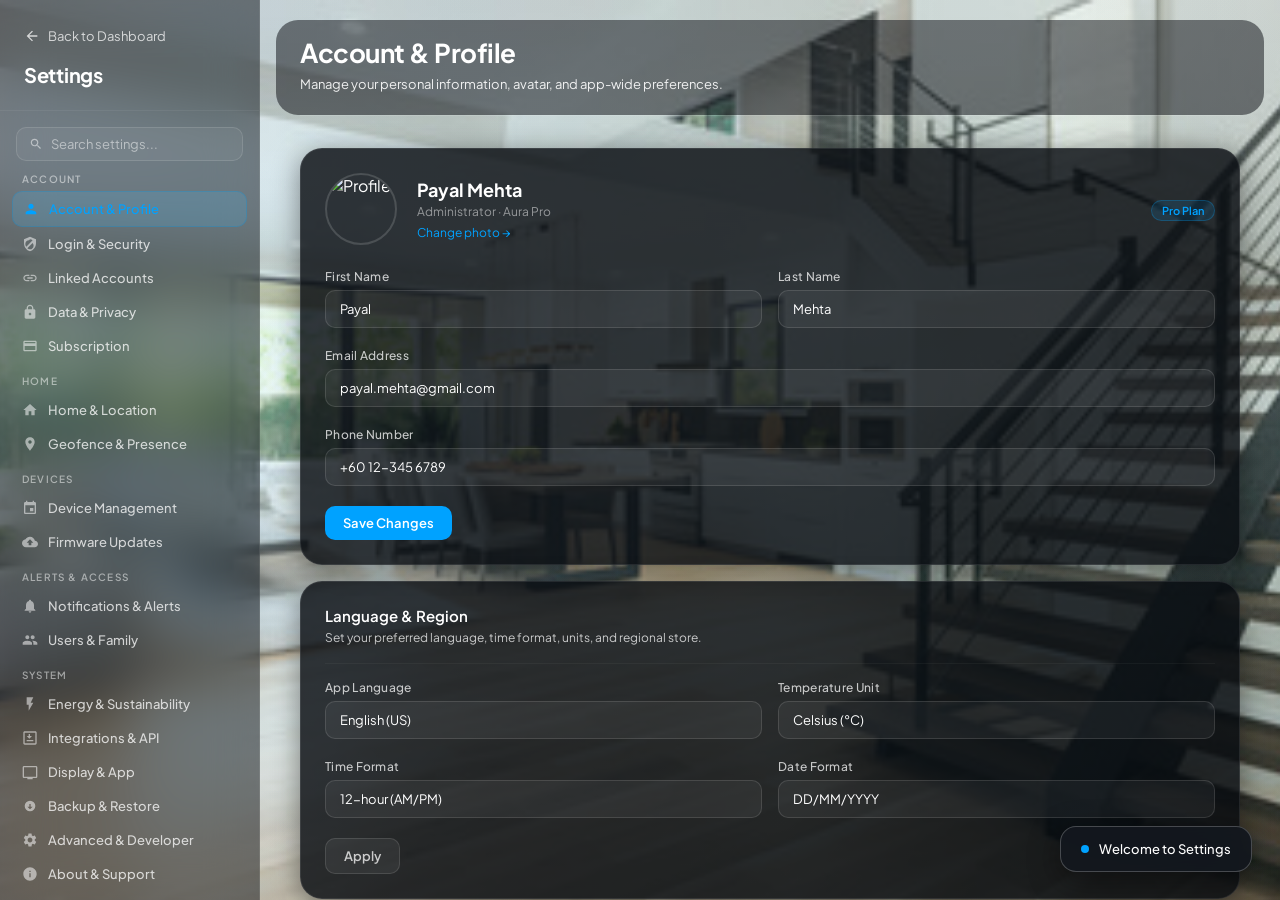
==== commit 2b4e9ecd: "unify toggle slider colors to accent-green and update stylesheet cache-busting version" ====
--- a/settings.html
+++ b/settings.html
@@ -267,9 +267,9 @@
   background:#fff;left:3px;bottom:3px;
   transition:.25s;box-shadow:0 1px 3px rgba(0,0,0,.3);
 }
-input:checked + .toggle-slider{background:var(--accent-blue);}
+input:checked + .toggle-slider{background:var(--accent-green);}
 input:checked + .toggle-slider.green{background:var(--accent-green);}
-input:checked + .toggle-slider.orange{background:var(--accent-orange);}
+input:checked + .toggle-slider.orange{background:var(--accent-green);}
 input:checked + .toggle-slider:before{transform:translateX(20px);}
 
 /* Buttons */
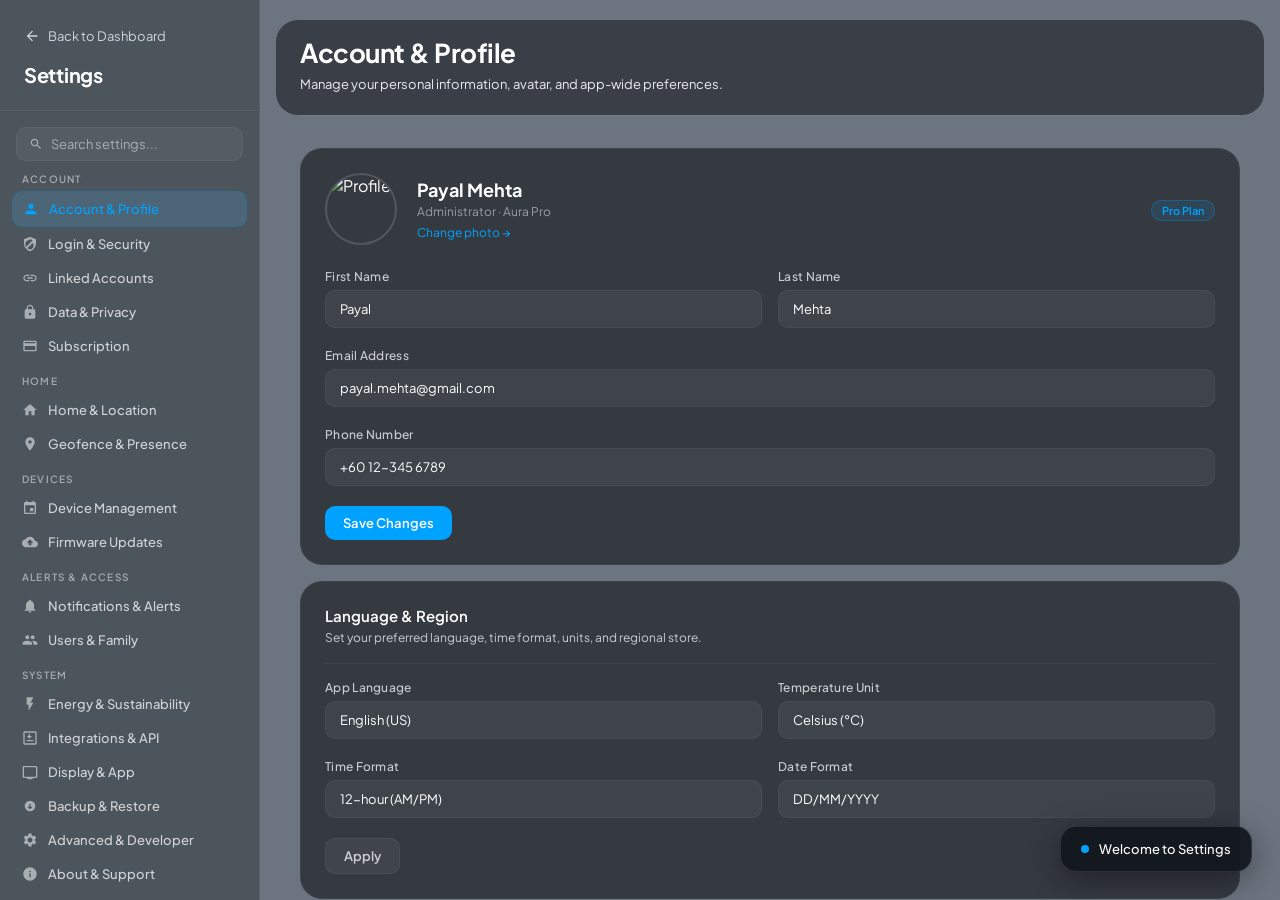
==== commit 45db476e: "replace glassmorphism with a solid high-contrast theme and implement global accessibility overrides " ====
--- a/settings.html
+++ b/settings.html
@@ -12,23 +12,23 @@
 <style>
 :root {
   --font: 'Plus Jakarta Sans', sans-serif;
-  --glass-bg: rgba(255,255,255,0.05);      /* More transparent */
-  --glass-bg2: rgba(255,255,255,0.08);     /* More transparent */
-  --glass-bg3: rgba(255,255,255,0.12);     /* Was: rgba(255,255,255,0.16) */
-  --glass-border: 1px solid rgba(255,255,255,0.12);
-  --glass-border2: 1px solid rgba(255,255,255,0.22);
-  --blur: blur(20px) saturate(150%);       /* Slightly less blur */
+  --glass-bg: #353a41;
+  --glass-bg2: #3d434c;
+  --glass-bg3: #2b3036;
+  --glass-border: 1px solid rgba(255,255,255,0.05);
+  --glass-border2: 1px solid rgba(255,255,255,0.1);
+  --blur: none;
   --text1: #ffffff;
-  --text2: rgba(255,255,255,0.75);      /* Brighter text */
+  --text2: rgba(255,255,255,0.75);
   --text3: rgba(255,255,255,0.50);
   --accent-blue: #00a2ff;
   --accent-green: #00e272;
   --accent-orange: #ff7a00;
   --accent-yellow: #ffb700;
   --accent-red: #dc2626;
-  --glow-blue: 0 0 18px rgba(0,162,255,0.35);
-  --glow-green: 0 0 18px rgba(0,226,114,0.35);
-  --glow-red: 0 0 18px rgba(220,38,38,0.35);
+  --glow-blue: none;
+  --glow-green: none;
+  --glow-red: none;
   --r-sm: 10px;
   --r-md: 16px;
   --r-lg: 22px;
@@ -47,19 +47,11 @@
 }
 
 .bg{
-    position:fixed;inset:0;z-index:0;
-  background: 
-    linear-gradient(135deg, rgba(251, 251, 252, 0.25) 0%, rgba(255, 255, 255, 0.2) 50%, rgba(8,11,16,0.25) 100%),
-    url('./assets/settings_background.jpg') center/cover no-repeat;
-  background-attachment: fixed;
+  position:fixed;inset:0;z-index:0;
+  background: #6c747f;
 }
 .bg::before{
-  content:'';position:fixed;
-  top:0;left:0;right:0;bottom:0;
-  background:radial-gradient(circle at 20% 30%, rgba(0,162,255,0.08) 0%, transparent 100%),
-             radial-gradient(circle at 80% 70%, rgba(0,226,114,0.06) 0%, transparent 100%);
-  pointer-events:none;
-  z-index:1;
+  display:none;
 }
 
 /* ── Sidebar ───────────────────────────── */
@@ -68,8 +60,8 @@
   top:0;left:0;
   width:var(--sidebar-w);
   height:100vh;
-  background:rgba(10,13,18,0.50);  /* Reduced from 0.85 to 0.50 */
-  backdrop-filter:blur(24px) saturate(180%);
+  background: #4c545c;
+  backdrop-filter: none;
   border-right:1px solid rgba(255,255,255,0.08);
   display:flex;
   flex-direction:column;
@@ -200,19 +192,19 @@
 }
 /* Cards */
 .card{
-  background:rgba(8,11,16,0.82);        /* Much darker + more opaque */
-  border:1px solid rgba(255,255,255,0.09);
+  background: #353a41;
+  border: 1px solid rgba(255,255,255,0.05);
   border-radius:var(--r-lg);
   padding:24px;
   margin-bottom:16px;
-  backdrop-filter:blur(24px) saturate(160%);
-  box-shadow:0 6px 28px rgba(0,0,0,0.45);  /* Deeper shadow for depth */
-  transition:background .2s, transform .2s ease, box-shadow .2s ease;
+  backdrop-filter: none;
+  box-shadow: none;
+  transition:background .2s, transform .2s ease;
 }
 
 .card:hover{
-  background:rgba(10,14,20,0.88);       /* Slightly darker on hover */
-  box-shadow:0 8px 35px rgba(0,0,0,0.55);
+  background: #3d434c;
+  box-shadow: none;
   transform:translateY(-2px);
 }
 .card-title{font-size:15px;font-weight:600;margin-bottom:4px;}
@@ -255,7 +247,7 @@
 .toggle-wrap input{opacity:0;width:0;height:0;}
 .toggle-slider{
   position:absolute;inset:0;
-  background:rgba(255,255,255,0.12);
+  background:var(--accent-red);
   border-radius:22px;
   border:1px solid rgba(255,255,255,0.08);
   cursor:pointer;
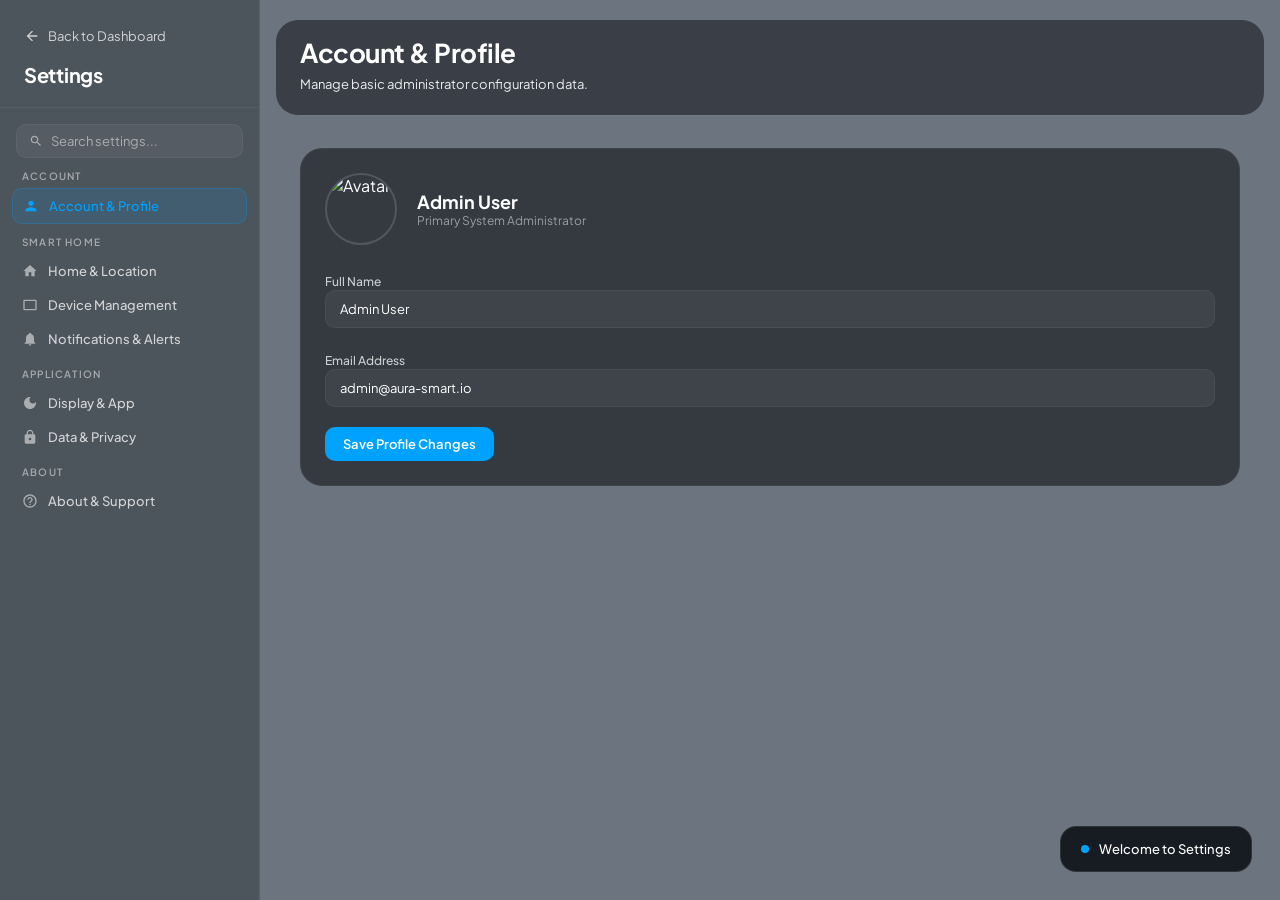
==== commit e6931e9b: "setting section reduce" ====
--- a/settings.html
+++ b/settings.html
@@ -26,9 +26,6 @@
   --accent-orange: #ff7a00;
   --accent-yellow: #ffb700;
   --accent-red: #dc2626;
-  --glow-blue: none;
-  --glow-green: none;
-  --glow-red: none;
   --r-sm: 10px;
   --r-md: 16px;
   --r-lg: 22px;
@@ -46,13 +43,7 @@
   overflow:hidden;
 }
 
-.bg{
-  position:fixed;inset:0;z-index:0;
-  background: #6c747f;
-}
-.bg::before{
-  display:none;
-}
+.bg{position:fixed;inset:0;z-index:0;background: #6c747f;}
 
 /* ── Sidebar ───────────────────────────── */
 .settings-sidebar{
@@ -61,20 +52,16 @@
   width:var(--sidebar-w);
   height:100vh;
   background: #4c545c;
-  backdrop-filter: none;
   border-right:1px solid rgba(255,255,255,0.08);
   display:flex;
   flex-direction:column;
   z-index:100;
   overflow-y:auto;
-  scrollbar-width:thin;
-  scrollbar-color:rgba(255,255,255,0.08) transparent;
 }
 
 .sidebar-header{
   padding:28px 24px 20px;
-  border-bottom: 1px solid rgba(255,255,255,0.06);  /* Was: 0.12 */
-
+  border-bottom: 1px solid rgba(255,255,255,0.06);
 }
 
 .back-btn{
@@ -87,10 +74,7 @@
 .back-btn:hover{color:var(--text1);}
 .back-btn svg{width:16px;height:16px;fill:currentColor;}
 
-.sidebar-title{
-  font-size:20px;font-weight:700;letter-spacing:-.3px;
-}
-.sidebar-sub{font-size:12px;color:var(--text3);margin-top:3px;}
+.sidebar-title{font-size:20px;font-weight:700;letter-spacing:-.3px;}
 
 .sidebar-search{
   margin:16px 16px 0;
@@ -136,50 +120,36 @@
   flex:1;
   height:100vh;
   overflow-y:auto;
-  scrollbar-width:thin;
-  scrollbar-color:rgba(255,255,255,0.08) transparent;
   position:relative;z-index:1;
 }
 
 .section{
   display:none;
   padding:36px 40px;
-  animation:fadeIn .3s ease;
 }
 .section.active{display:block;}
-
-@keyframes fadeIn{from{opacity:0;transform:translateY(8px);}to{opacity:1;transform:translateY(0);}}
 
 .section-header {
   margin-bottom: 32px;
   padding-bottom: 20px;
   border-bottom: var(--glass-border);
-  position: relative; /* Required for ::before positioning */
+  position: relative;
 }
 
 .section-header::before {
   content: '';
   position: absolute;
   inset: -16px -24px 0 -24px;
-  background: rgba(8, 11, 16, 0.5); /* Slightly more opaque for better contrast */
+  background: rgba(8, 11, 16, 0.5);
   border-radius: var(--r-lg);
   z-index: -1;
-  /* Remove all animation/transition effects */
-  transition: none !important;
-  animation: none !important;
-  backdrop-filter: none !important; /* Remove blur for performance */
-  will-change: auto !important;
-}
-
-/* Ensure text stays readable */
+}
+
 .section-title {
   font-size: 26px;
   font-weight: 700;
   letter-spacing: -.5px;
   color: #ffffff;
-  position: relative;
-  z-index: 1;
-  text-shadow: none; /* Remove shadow if you want pure flat design */
 }
 
 .section-desc {
@@ -187,24 +157,18 @@
   color: rgba(255, 255, 255, 0.90);
   margin-top: 6px;
   line-height: 1.5;
-  position: relative;
-  z-index: 1;
-}
-/* Cards */
+}
+
 .card{
   background: #353a41;
   border: 1px solid rgba(255,255,255,0.05);
   border-radius:var(--r-lg);
   padding:24px;
   margin-bottom:16px;
-  backdrop-filter: none;
-  box-shadow: none;
   transition:background .2s, transform .2s ease;
 }
-
 .card:hover{
   background: #3d434c;
-  box-shadow: none;
   transform:translateY(-2px);
 }
 .card-title{font-size:15px;font-weight:600;margin-bottom:4px;}
@@ -216,16 +180,13 @@
   border-bottom:var(--glass-border);
 }
 .card-row:last-child{border-bottom:none;padding-bottom:0;}
-.card-row:first-child{padding-top:0;}
-
-.row-left{}
+
 .row-label{font-size:13px;font-weight:500;}
 .row-sub{font-size:11px;color:var(--text3);margin-top:2px;}
 
-/* Form Controls */
 .field-group{margin-bottom:20px;}
-.field-label{font-size:12px;color:var(--text2);font-weight:500;margin-bottom:6px;letter-spacing:.3px;}
-.field-input{
+.field-label{font-size:12px;color:var(--text2);font-weight:500;margin-bottom:6px;}
+.field-input, .field-select{
   width:100%;
   background:rgba(255,255,255,0.05);
   border:var(--glass-border);
@@ -234,15 +195,8 @@
   color:var(--text1);
   font-size:13px;
   outline:none;
-  transition:border-color .2s, background .2s;
-}
-.field-input:focus{
-  background:rgba(255,255,255,0.09);
-  border-color:rgba(0,162,255,0.5);
-}
-.field-row{display:grid;grid-template-columns:1fr 1fr;gap:16px;}
-
-/* Toggle Switch */
+}
+
 .toggle-wrap{position:relative;display:inline-block;width:42px;height:22px;flex-shrink:0;}
 .toggle-wrap input{opacity:0;width:0;height:0;}
 .toggle-slider{
@@ -257,202 +211,25 @@
   content:"";position:absolute;
   width:14px;height:14px;border-radius:50%;
   background:#fff;left:3px;bottom:3px;
-  transition:.25s;box-shadow:0 1px 3px rgba(0,0,0,.3);
+  transition:.25s;
 }
 input:checked + .toggle-slider{background:var(--accent-green);}
-input:checked + .toggle-slider.green{background:var(--accent-green);}
-input:checked + .toggle-slider.orange{background:var(--accent-green);}
 input:checked + .toggle-slider:before{transform:translateX(20px);}
 
-/* Buttons */
 .btn{
   padding:9px 18px;border-radius:var(--r-sm);
   font-size:13px;font-weight:600;cursor:pointer;
   transition:all .2s;border:none;
 }
 .btn-primary{background:var(--accent-blue);color:#fff;}
-.btn-primary:hover{background:#0090e8;}
-.btn-ghost{
-  background:rgba(255,255,255,0.06);
-  border:var(--glass-border);
-  color:var(--text2);
-}
-.btn-ghost:hover{background:rgba(255,255,255,0.12);color:var(--text1);}
-.btn-danger{
-  background:rgba(220,38,38,0.12);
-  border:1px solid rgba(220,38,38,0.3);
-  color:#f87171;
-}
-.btn-danger:hover{background:rgba(220,38,38,0.22);}
+.btn-ghost{background:rgba(255,255,255,0.06);border:var(--glass-border);color:var(--text2);}
 .btn-sm{padding:6px 14px;font-size:12px;}
 
-/* Badges */
-.badge{
-  display:inline-flex;align-items:center;
-  padding:3px 10px;border-radius:20px;
-  font-size:11px;font-weight:600;
-}
-.badge-green{background:rgba(0,226,114,0.12);color:var(--accent-green);border:1px solid rgba(0,226,114,0.25);}
-.badge-blue{background:rgba(0,162,255,0.12);color:var(--accent-blue);border:1px solid rgba(0,162,255,0.25);}
-.badge-orange{background:rgba(255,122,0,0.12);color:var(--accent-orange);border:1px solid rgba(255,122,0,0.25);}
-.badge-red{background:rgba(220,38,38,0.12);color:#f87171;border:1px solid rgba(220,38,38,0.25);}
-
-/* Avatar */
-.avatar{
-  width:72px;height:72px;border-radius:50%;
-  object-fit:cover;border:2px solid rgba(255,255,255,0.15);
-}
+.avatar{width:72px;height:72px;border-radius:50%;object-fit:cover;border:2px solid rgba(255,255,255,0.15);}
 .avatar-row{display:flex;align-items:center;gap:20px;margin-bottom:24px;}
 .avatar-name{font-size:18px;font-weight:700;}
-.avatar-role{font-size:12px;color:var(--text3);margin-top:3px;}
-.avatar-change{font-size:12px;color:var(--accent-blue);cursor:pointer;margin-top:6px;}
-
-/* Linked accounts */
-.linked-item{
-  display:flex;align-items:center;gap:14px;
-  padding:14px 0;
-  border-bottom:var(--glass-border);
-}
-.linked-item:last-child{border-bottom:none;}
-.linked-logo{
-  width:36px;height:36px;border-radius:10px;
-  display:flex;align-items:center;justify-content:center;
-  font-size:18px;font-weight:800;
-}
-.linked-info{flex:1;}
-.linked-name{font-size:13px;font-weight:600;}
-.linked-email{font-size:11px;color:var(--text3);margin-top:2px;}
-
-/* Device List */
-.device-item{
-  display:flex;align-items:center;gap:14px;
-  padding:14px 0;border-bottom:var(--glass-border);
-}
-.device-item:last-child{border-bottom:none;}
-.device-icon{
-  width:40px;height:40px;border-radius:12px;
-  background:rgba(255,255,255,0.06);
-  border:var(--glass-border);
-  display:flex;align-items:center;justify-content:center;
-  font-size:18px;flex-shrink:0;
-}
-.device-info{flex:1;}
-.device-name{font-size:13px;font-weight:600;}
-.device-meta{font-size:11px;color:var(--text3);margin-top:2px;}
-.device-status{display:flex;align-items:center;gap:5px;font-size:11px;}
-.dot{width:6px;height:6px;border-radius:50%;display:inline-block;}
-.dot-green{background:var(--accent-green);}
-.dot-gray{background:rgba(255,255,255,0.25);}
-.dot-orange{background:var(--accent-orange);}
-
-/* Routine list */
-.routine-item{
-  display:flex;align-items:center;gap:14px;
-  padding:14px 0;border-bottom:var(--glass-border);
-}
-.routine-item:last-child{border-bottom:none;}
-.routine-icon{
-  width:40px;height:40px;border-radius:12px;
-  display:flex;align-items:center;justify-content:center;font-size:18px;
-}
-.routine-info{flex:1;}
-.routine-name{font-size:13px;font-weight:600;}
-.routine-trigger{font-size:11px;color:var(--text3);margin-top:2px;}
-.routine-actions{display:flex;align-items:center;gap:8px;}
-
-/* Stats bar */
-.stat-bar{
-  height:6px;border-radius:3px;
-  background:rgba(255,255,255,0.08);
-  margin-top:8px;overflow:hidden;
-}
-.stat-fill{height:100%;border-radius:3px;background:var(--accent-blue);}
-.stat-fill.green{background:var(--accent-green);}
-.stat-fill.orange{background:var(--accent-orange);}
-
-/* Grid helper */
-.two-col{display:grid;grid-template-columns:1fr 1fr;gap:16px;}
-.three-col{display:grid;grid-template-columns:1fr 1fr 1fr;gap:14px;}
-
-/* Energy mini cards */
-.energy-mini{
-  background:var(--glass-bg);
-  border:var(--glass-border);
-  border-radius:var(--r-md);
-  padding:16px;
-  text-align:center;
-}
-.energy-val{font-size:22px;font-weight:700;letter-spacing:-.5px;}
-.energy-label{font-size:11px;color:var(--text3);margin-top:4px;}
-
-/* Notification row icons */
-.notif-icon{
-  width:36px;height:36px;border-radius:10px;
-  display:flex;align-items:center;justify-content:center;font-size:16px;
-  flex-shrink:0;
-}
-
-/* About version */
-.version-card{
-  background:var(--glass-bg);
-  border:var(--glass-border);
-  border-radius:var(--r-lg);
-  padding:24px;
-  display:flex;align-items:center;gap:20px;
-}
-.version-logo{
-  width:52px;height:52px;border-radius:16px;
-  background:rgba(0,162,255,0.12);
-  border:1px solid rgba(0,162,255,0.25);
-  display:flex;align-items:center;justify-content:center;
-  font-size:26px;
-}
-
-/* Select */
-.field-select{
-  width:100%;
-  background:rgba(255,255,255,0.05);
-  border:var(--glass-border);
-  border-radius:var(--r-sm);
-  padding:10px 14px;
-  color:var(--text1);
-  font-size:13px;
-  outline:none;
-  cursor:pointer;
-  appearance:none;
-  -webkit-appearance:none;
-}
-.field-select option{background:#15191f;color:#fff;}
-
-/* Scrollbar */
-.settings-main::-webkit-scrollbar,.settings-sidebar::-webkit-scrollbar{width:5px;}
-.settings-main::-webkit-scrollbar-thumb,.settings-sidebar::-webkit-scrollbar-thumb{background:rgba(255,255,255,0.08);border-radius:3px;}
-
-/* Range */
-input[type=range]{
-  -webkit-appearance:none;width:100%;
-  height:5px;border-radius:3px;
-  background:rgba(255,255,255,0.1);outline:none;
-}
-input[type=range]::-webkit-slider-thumb{
-  -webkit-appearance:none;width:14px;height:14px;
-  border-radius:50%;background:#fff;cursor:pointer;
-}
-
-/* Divider */
-.divider{height:1px;background:rgba(255,255,255,0.04);margin:24px 0;}  /* Was: 0.07 */
-
-/* Tags */
-.tag{
-  display:inline-flex;align-items:center;gap:6px;
-  padding:4px 12px;border-radius:20px;
-  background:rgba(255,255,255,0.06);border:var(--glass-border);
-  font-size:12px;color:var(--text2);margin:4px 4px 4px 0;cursor:pointer;
-  transition:background .2s;
-}
-.tag:hover,.tag.active{background:rgba(0,162,255,0.12);color:var(--accent-blue);border-color:rgba(0,162,255,0.3);}
-
-/* Toast */
+.avatar-role{font-size:12px;color:var(--text3);}
+
 .toast{
   position:fixed;bottom:28px;right:28px;
   background:rgba(20,24,30,0.95);
@@ -461,185 +238,25 @@
   padding:14px 20px;
   display:flex;align-items:center;gap:10px;
   font-size:13px;font-weight:500;
-  backdrop-filter:var(--blur);
   transform:translateY(80px);opacity:0;
-  transition:all .35s cubic-bezier(.4,0,.2,1);
+  transition:all 0.35s cubic-bezier(.4,0,.2,1);
   z-index:9999;pointer-events:none;
 }
 .toast.show{transform:translateY(0);opacity:1;}
 .toast-dot{width:8px;height:8px;border-radius:50%;background:var(--accent-green);flex-shrink:0;}
 
-/* Thin card variant */
-.tcard{
-  background:var(--glass-bg);
-  border:var(--glass-border);
-  border-radius:var(--r-md);
-  padding:16px 20px;
-  margin-bottom:10px;
-}
-/* Animation */
-/* ── Animation Enhancements ───────────────────────────── */
-.section {
-  transition: opacity 0.3s ease, transform 0.3s ease;
-  will-change: opacity, transform;
-}
-
-.nav-item {
-  transition: all 0.2s cubic-bezier(0.4, 0, 0.2, 1);
-  position: relative;
-  overflow: hidden;
-}
-
-.nav-item::after {
-  content: '';
-  position: absolute;
-  inset: 0;
-  background: rgba(255,255,255,0.06);
-  transform: scaleX(0);
-  transform-origin: left;
-  transition: transform 0.2s ease;
-  z-index: -1;
-}
-
-.nav-item:hover::after,
-.nav-item.active::after {
-  transform: scaleX(1);
-}
-
-/* Toggle switch enhanced animation */
-.toggle-slider {
-  transition: all 0.25s cubic-bezier(0.4, 0, 0.2, 1);
-}
-
-.toggle-slider::before {
-  transition: transform 0.25s cubic-bezier(0.4, 0, 0.2, 1), background 0.2s;
-}
-
-/* Input focus glow */
-.field-input:focus,
-.field-select:focus {
-  animation: inputGlow 0.3s ease;
-}
-
-@keyframes inputGlow {
-  0% { box-shadow: 0 0 0 0 rgba(0,162,255,0); }
-  50% { box-shadow: 0 0 0 4px rgba(0,162,255,0.2); }
-  100% { box-shadow: 0 0 0 3px rgba(0,162,255,0.15); }
-}
-
-/* Button press effect */
-.btn:active {
-  transform: scale(0.97);
-  transition: transform 0.1s ease;
-}
-
-/* Card lift on hover */
-.card, .tcard {
-  transition: transform 0.2s ease, box-shadow 0.2s ease;
-  will-change: transform;
-}
-
-/* Toast animation */
-.toast {
-  position: fixed;
-  bottom: 28px;
-  right: 28px;
-  background: rgba(20,24,30,0.95);
-  border: var(--glass-border2);
-  border-radius: var(--r-md);
-  padding: 14px 20px;
-  display: flex;
-  align-items: center;
-  gap: 10px;
-  font-size: 13px;
-  font-weight: 500;
-  backdrop-filter: var(--blur);
-  transform: translateY(80px);
-  opacity: 0;
-  transition: all 0.35s cubic-bezier(0.4, 0, 0.2, 1);
-  z-index: 9999;
-  pointer-events: none;
-  box-shadow: 0 8px 32px rgba(0,0,0,0.4);
-}
-
-.toast.show {
-  transform: translateY(0);
-  opacity: 1;
-  pointer-events: auto;
-}
-
-.toast-dot {
-  width: 8px;
-  height: 8px;
-  border-radius: 50%;
-  background: var(--accent-green);
-  flex-shrink: 0;
-  animation: pulse 2s infinite;
-}
-
-@keyframes pulse {
-  0%, 100% { opacity: 1; transform: scale(1); }
-  50% { opacity: 0.7; transform: scale(0.9); }
-}
-
-/* Search empty state */
-#search-empty {
-  animation: fadeIn 0.2s ease;
-}
-
-/* Page transition for back button */
-body.page-exiting {
-  animation: pageExit 0.3s ease forwards;
-}
-
-@keyframes pageExit {
-  to {
-    opacity: 0;
-    transform: translateX(20px);
-  }
-}
-
-/* Subtle floating animation for avatar */
-.avatar {
-  animation: float 6s ease-in-out infinite;
-}
-
-@keyframes float {
-  0%, 100% { transform: translateY(0); }
-  50% { transform: translateY(-4px); }
-}
-
-/* Stat bar fill animation */
-.stat-fill {
-  transition: width 0.4s cubic-bezier(0.4, 0, 0.2, 1);
-  position: relative;
-  overflow: hidden;
-}
-
-.stat-fill::after {
-  content: '';
-  position: absolute;
-  top: 0; left: -100%;
-  width: 100%; height: 100%;
-  background: linear-gradient(90deg, transparent, rgba(255,255,255,0.2), transparent);
-  animation: shine 2s infinite;
-}
-
-@keyframes shine {
-  to { left: 100%; }
-}
+.section{transition: opacity 0.3s ease, transform 0.3s ease;}
+.nav-item{transition: all 0.2s ease;}
 </style>
 </head>
 <body>
 <div class="bg"></div>
 
-<!-- Toast -->
 <div class="toast" id="toast">
   <div class="toast-dot"></div>
   <span id="toast-msg">Settings saved</span>
 </div>
 
-<!-- Sidebar -->
 <aside class="settings-sidebar">
   <div class="sidebar-header">
     <button class="back-btn" onclick="window.history.back()">
@@ -647,7 +264,6 @@
       Back to Dashboard
     </button>
     <div class="sidebar-title">Settings</div>
-    <div class="sidebar-sub"></div>
   </div>
 
   <div class="sidebar-search">
@@ -656,1120 +272,225 @@
   </div>
 
   <div style="padding-bottom:20px;">
-
     <div class="nav-group">
       <div class="nav-group-label">Account</div>
-      <button class="nav-item active" data-section="profile" onclick="switchSection('profile',this)">
+      <button class="nav-item active" data-section="profile">
         <svg viewBox="0 0 24 24"><path d="M12 12c2.21 0 4-1.79 4-4s-1.79-4-4-4-4 1.79-4 4 1.79 4 4 4zm0 2c-2.67 0-8 1.34-8 4v2h16v-2c0-2.66-5.33-4-8-4z"/></svg>
         Account & Profile
       </button>
-      <button class="nav-item" data-section="security" onclick="switchSection('security',this)">
-        <svg viewBox="0 0 24 24"><path d="M12 1L3 5v6c0 5.55 3.84 10.74 9 12 5.16-1.26 9-6.45 9-12V5l-9-4zm0 4c1.4 0 2.8.5 3.88 1.5L6.5 16c-1-1.1-1.5-2.5-1.5-4 0-3.04 2.46-5.5 5.5-5.5zM12 9zm3.88 1.5c1 1.1 1.5 2.5 1.5 4 0 3.04-2.46 5.5-5.5 5.5-1.4 0-2.8-.5-3.88-1.5L15.88 10.5z"/></svg>
-        Login & Security
-      </button>
-      <button class="nav-item" data-section="linked" onclick="switchSection('linked',this)">
-        <svg viewBox="0 0 24 24"><path d="M3.9 12c0-1.71 1.39-3.1 3.1-3.1h4V7H7c-2.76 0-5 2.24-5 5s2.24 5 5 5h4v-1.9H7c-1.71 0-3.1-1.39-3.1-3.1zM8 13h8v-2H8v2zm9-6h-4v1.9h4c1.71 0 3.1 1.39 3.1 3.1s-1.39 3.1-3.1 3.1h-4V17h4c2.76 0 5-2.24 5-5s-2.24-5-5-5z"/></svg>
-        Linked Accounts
-      </button>
-      <button class="nav-item" data-section="privacy" onclick="switchSection('privacy',this)">
+    </div>
+
+    <div class="nav-group">
+      <div class="nav-group-label">Smart Home</div>
+      <button class="nav-item" data-section="home">
+        <svg viewBox="0 0 24 24"><path d="M10 20v-6h4v6h5v-8h3L12 3 2 12h3v8z"/></svg>
+        Home & Location
+      </button>
+      <button class="nav-item" data-section="devices">
+        <svg viewBox="0 0 24 24"><path d="M4 6h16v12H4zm0-2a2 2 0 00-2 2v12a2 2 0 002 2h16a2 2 0 002-2V6a2 2 0 00-2-2z"/></svg>
+        Device Management
+      </button>
+      <button class="nav-item" data-section="alerts">
+        <svg viewBox="0 0 24 24"><path d="M12 22c1.1 0 2-.9 2-2h-4c0 1.1.89 2 2 2zm6-6v-5c0-3.07-1.64-5.64-4.5-6.32V4c0-.83-.67-1.5-1.5-1.5s-1.5.67-1.5 1.5v.68C7.63 5.36 6 7.92 6 11v5l-2 2v1h16v-1l-2-2z"/></svg>
+        Notifications & Alerts
+      </button>
+    </div>
+
+    <div class="nav-group">
+      <div class="nav-group-label">Application</div>
+      <button class="nav-item" data-section="display">
+        <svg viewBox="0 0 24 24"><path d="M12 3c-4.97 0-9 4.03-9 9s4.03 9 9 9 9-4.03 9-9c0-.46-.04-.92-.1-1.36-.98 1.37-2.58 2.26-4.4 2.26-2.98 0-5.4-2.42-5.4-5.4 0-1.81.89-3.42 2.26-4.4-.44-.06-.9-.1-1.36-.1z"/></svg>
+        Display & App
+      </button>
+      <button class="nav-item" data-section="privacy">
         <svg viewBox="0 0 24 24"><path d="M18 8h-1V6c0-2.76-2.24-5-5-5S7 3.24 7 6v2H6c-1.1 0-2 .9-2 2v10c0 1.1.9 2 2 2h12c1.1 0 2-.9 2-2V10c0-1.1-.9-2-2-2zm-6 9c-1.1 0-2-.9-2-2s.9-2 2-2 2 .9 2 2-.9 2-2 2zm3.1-9H8.9V6c0-1.71 1.39-3.1 3.1-3.1 1.71 0 3.1 1.39 3.1 3.1v2z"/></svg>
         Data & Privacy
       </button>
-      <button class="nav-item" data-section="subscription" onclick="switchSection('subscription',this)">
-        <svg viewBox="0 0 24 24"><path d="M20 4H4c-1.11 0-1.99.89-1.99 2L2 18c0 1.11.89 2 2 2h16c1.11 0 2-.89 2-2V6c0-1.11-.89-2-2-2zm0 14H4v-6h16v6zm0-10H4V6h16v2z"/></svg>
-        Subscription
-      </button>
     </div>
 
     <div class="nav-group">
-      <div class="nav-group-label">Home</div>
-      <button class="nav-item" data-section="home" onclick="switchSection('home',this)">
-        <svg viewBox="0 0 24 24"><path d="M10 20v-6h4v6h5v-8h3L12 3 2 12h3v8z"/></svg>
-        Home & Location
-      </button>
-      <button class="nav-item" data-section="presence" onclick="switchSection('presence',this)">
-        <svg viewBox="0 0 24 24"><path d="M12 2C8.13 2 5 5.13 5 9c0 5.25 7 13 7 13s7-7.75 7-13c0-3.87-3.13-7-7-7zm0 9.5c-1.38 0-2.5-1.12-2.5-2.5s1.12-2.5 2.5-2.5 2.5 1.12 2.5 2.5-1.12 2.5-2.5 2.5z"/></svg>
-        Geofence & Presence
-      </button>
-    </div>
-
-    <div class="nav-group">
-      <div class="nav-group-label">Devices</div>
-      <button class="nav-item" data-section="devices" onclick="switchSection('devices',this)">
-        <svg viewBox="0 0 24 24"><path d="M17 12h-5v5h5v-5zM16 1v2H8V1H6v2H5c-1.11 0-1.99.9-1.99 2L3 19c0 1.1.89 2 2 2h14c1.1 0 2-.9 2-2V5c0-1.1-.9-2-2-2h-1V1h-2zm3 18H5V8h14v11z"/></svg>
-        Device Management
-      </button>
-      <button class="nav-item" data-section="firmware" onclick="switchSection('firmware',this)">
-        <svg viewBox="0 0 24 24"><path d="M19.35 10.04C18.67 6.59 15.64 4 12 4 9.11 4 6.6 5.64 5.35 8.04 2.34 8.36 0 10.91 0 14c0 3.31 2.69 6 6 6h13c2.76 0 5-2.24 5-5 0-2.64-2.05-4.78-4.65-4.96zM14 13v4h-4v-4H7l5-5 5 5h-3z"/></svg>
-        Firmware Updates
-      </button>
-    </div>
-
-
-    <div class="nav-group">
-      <div class="nav-group-label">Alerts & Access</div>
-      <button class="nav-item" data-section="notifications" onclick="switchSection('notifications',this)">
-        <svg viewBox="0 0 24 24"><path d="M12 22c1.1 0 2-.9 2-2h-4c0 1.1.9 2 2 2zm6-6v-5c0-3.07-1.64-5.64-4.5-6.32V4c0-.83-.67-1.5-1.5-1.5s-1.5.67-1.5 1.5v.68C7.63 5.36 6 7.92 6 11v5l-2 2v1h16v-1l-2-2z"/></svg>
-        Notifications & Alerts
-      </button>
-      <button class="nav-item" data-section="family" onclick="switchSection('family',this)">
-        <svg viewBox="0 0 24 24"><path d="M16 11c1.66 0 2.99-1.34 2.99-3S17.66 5 16 5c-1.66 0-3 1.34-3 3s1.34 3 3 3zm-8 0c1.66 0 2.99-1.34 2.99-3S9.66 5 8 5C6.34 5 5 6.34 5 8s1.34 3 3 3zm0 2c-2.33 0-7 1.17-7 3.5V19h14v-2.5c0-2.33-4.67-3.5-7-3.5zm8 0c-.29 0-.62.02-.97.05 1.16.84 1.97 1.97 1.97 3.45V19h6v-2.5c0-2.33-4.67-3.5-7-3.5z"/></svg>
-        Users & Family
-      </button>
-    </div>
-
-    <div class="nav-group">
-      <div class="nav-group-label">System</div>
-      <button class="nav-item" data-section="energy" onclick="switchSection('energy',this)">
-        <svg viewBox="0 0 24 24"><path d="M7 2v11h3v9l7-12h-4l4-8z"/></svg>
-        Energy & Sustainability
-      </button>
-      <button class="nav-item" data-section="integrations" onclick="switchSection('integrations',this)">
-        <svg viewBox="0 0 24 24"><path d="M15 9h-3V6h-2v3H7l4 4 4-4zm-8 6v2h10v-2H7zm13-13H4c-1.1 0-2 .9-2 2v16c0 1.1.9 2 2 2h16c1.1 0 2-.9 2-2V4c0-1.1-.9-2-2-2zm0 18H4V4h16v16z"/></svg>
-        Integrations & API
-      </button>
-      <button class="nav-item" data-section="display" onclick="switchSection('display',this)">
-        <svg viewBox="0 0 24 24"><path d="M21 3H3c-1.1 0-2 .9-2 2v14c0 1.1.9 2 2 2h5v2h8v-2h5c1.1 0 2-.9 2-2V5c0-1.1-.9-2-2-2zm0 16H3V5h18v14z"/></svg>
-        Display & App
-      </button>
-      <button class="nav-item" data-section="backup" onclick="switchSection('backup',this)">
-        <svg viewBox="0 0 24 24"><path d="M12 4a8 8 0 100 16A8 8 0 0012 4zm-1 5h2v4h3l-4 4-4-4h3V9z"/></svg>
-        Backup & Restore
-      </button>
-      <button class="nav-item" data-section="advanced" onclick="switchSection('advanced',this)">
-        <svg viewBox="0 0 24 24"><path d="M19.14 12.94c.04-.3.06-.61.06-.94 0-.32-.02-.64-.07-.94l2.03-1.58c.18-.14.23-.41.12-.61l-1.92-3.32c-.12-.22-.37-.29-.59-.22l-2.39.96c-.5-.38-1.03-.7-1.62-.94l-.36-2.54c-.04-.24-.24-.41-.48-.41h-3.84c-.24 0-.43.17-.47.41l-.36 2.54c-.59.24-1.13.57-1.62.94l-2.39-.96c-.22-.08-.47 0-.59.22L2.74 8.87c-.12.21-.08.47.12.61l2.03 1.58c-.05.3-.09.63-.09.94s.02.64.07.94l-2.03 1.58c-.18.14-.23.41-.12.61l1.92 3.32c.12.22.37.29.59.22l2.39-.96c.5.38 1.03.7 1.62.94l.36 2.54c.05.24.24.41.48.41h3.84c.24 0 .44-.17.47-.41l.36-2.54c.59-.24 1.13-.56 1.62-.94l2.39.96c.22.08.47 0 .59-.22l1.92-3.32c.12-.22.07-.47-.12-.61l-2.01-1.58zM12 15.6c-1.98 0-3.6-1.62-3.6-3.6s1.62-3.6 3.6-3.6 3.6 1.62 3.6 3.6-1.62 3.6-3.6 3.6z"/></svg>
-        Advanced & Developer
-      </button>
-      <button class="nav-item" data-section="about" onclick="switchSection('about',this)">
-        <svg viewBox="0 0 24 24"><path d="M12 2C6.48 2 2 6.48 2 12s4.48 10 10 10 10-4.48 10-10S17.52 2 12 2zm1 15h-2v-6h2v6zm0-8h-2V7h2v2z"/></svg>
+      <div class="nav-group-label">About</div>
+      <button class="nav-item" data-section="support">
+        <svg viewBox="0 0 24 24"><path d="M11 18h2v-2h-2v2zm1-16C6.48 2 2 6.48 2 12s4.48 10 10 10 10-4.48 10-10S17.52 2 12 2zm0 18c-4.41 0-8-3.59-8-8s3.59-8 8-8 8 3.59 8 8-3.59 8-8 8zm0-14c-2.21 0-4 1.79-4 4h2c0-1.1.9-2 2-2s2 .9 2 2c0 2-3 1.75-3 5h2c0-2.25 3-2.5 3-5 0-2.21-1.79-4-4-4z"/></svg>
         About & Support
       </button>
     </div>
-
   </div>
 </aside>
 
-<!-- ═══════════════════════════════════ SECTIONS ═══════════════════════════ -->
 <main class="settings-main">
 
-<!-- ① Account & Profile -->
-<div class="section active" id="section-profile">
-  <div class="section-header">
-    <div class="section-title">Account & Profile</div>
-    <div class="section-desc">Manage your personal information, avatar, and app-wide preferences.</div>
-  </div>
-
-  <div class="card">
-    <div class="avatar-row">
-      <img class="avatar" src="https://images.unsplash.com/photo-1494790108377-be9c29b29330?auto=format&fit=crop&q=80&w=200" alt="Profile">
-      <div>
-        <div class="avatar-name">Payal Mehta</div>
-        <div class="avatar-role">Administrator · Aura Pro</div>
-        <div class="avatar-change" onclick="toast('Avatar upload coming soon')">Change photo →</div>
-      </div>
-      <div style="margin-left:auto;"><span class="badge badge-blue">Pro Plan</span></div>
-    </div>
-    <div class="field-row">
+  <section class="section active" id="section-profile">
+    <div class="section-header">
+      <h2 class="section-title">Account & Profile</h2>
+      <p class="section-desc">Manage basic administrator configuration data.</p>
+    </div>
+    <div class="card">
+      <div class="avatar-row">
+        <img src="https://images.unsplash.com/photo-1535713875002-d1d0cf377fde?auto=format&fit=crop&w=150&h=150&q=80" class="avatar" alt="Avatar">
+        <div>
+          <div class="avatar-name">Admin User</div>
+          <div class="avatar-role">Primary System Administrator</div>
+        </div>
+      </div>
       <div class="field-group">
-        <div class="field-label">First Name</div>
-        <input class="field-input" type="text" value="Payal">
+        <label class="field-label">Full Name</label>
+        <input type="text" class="field-input" value="Admin User">
       </div>
       <div class="field-group">
-        <div class="field-label">Last Name</div>
-        <input class="field-input" type="text" value="Mehta">
-      </div>
-    </div>
-    <div class="field-group">
-      <div class="field-label">Email Address</div>
-      <input class="field-input" type="email" value="payal.mehta@gmail.com">
-    </div>
-    <div class="field-group">
-      <div class="field-label">Phone Number</div>
-      <input class="field-input" type="tel" value="+60 12-345 6789">
-    </div>
-    <button class="btn btn-primary" onclick="toast('Profile updated successfully')">Save Changes</button>
-  </div>
-
-  <div class="card">
-    <div class="card-title">Language & Region</div>
-    <div class="card-desc">Set your preferred language, time format, units, and regional store.</div>
-    <div class="divider" style="margin:16px 0;"></div>
-    <div class="field-row">
+        <label class="field-label">Email Address</label>
+        <input type="email" class="field-input" value="admin@aura-smart.io">
+      </div>
+      <button class="btn btn-primary">Save Profile Changes</button>
+    </div>
+  </section>
+
+  <section class="section" id="section-home">
+    <div class="section-header">
+      <h2 class="section-title">Home & Location</h2>
+      <p class="section-desc">Set smart home operational geolocation variables.</p>
+    </div>
+    <div class="card">
       <div class="field-group">
-        <div class="field-label">App Language</div>
-        <select class="field-select"><option>English (US)</option><option>Bahasa Malaysia</option><option>中文 (简体)</option><option>العربية</option></select>
+        <label class="field-label">Home Name</label>
+        <input type="text" class="field-input" value="My Smart Residence">
       </div>
       <div class="field-group">
-        <div class="field-label">Temperature Unit</div>
-        <select class="field-select"><option>Celsius (°C)</option><option>Fahrenheit (°F)</option></select>
-      </div>
-    </div>
-    <div class="field-row">
+        <label class="field-label">Primary Timezone</label>
+        <select class="field-select">
+          <option>Kuala Lumpur (GMT+8)</option>
+          <option>London (GMT+0)</option>
+          <option>New York (EST)</option>
+        </select>
+      </div>
+      <button class="btn btn-primary">Update Geolocation Variables</button>
+    </div>
+  </section>
+
+  <section class="section" id="section-devices">
+    <div class="section-header">
+      <h2 class="section-title">Device Management</h2>
+      <p class="section-desc">Provision or safely audit hardware connections.</p>
+    </div>
+    <div class="card">
+      <h3 class="card-title">Connected Controllers</h3>
+      <div class="card-row">
+        <div class="row-left">
+          <div class="row-label">Living Room Hub (Raspberry Pi 5)</div>
+          <div class="row-sub">IP: 192.168.1.15 • Firmware v2.1</div>
+        </div>
+        <span class="btn btn-ghost btn-sm">Configure</span>
+      </div>
+      <div class="card-row">
+        <div class="row-left">
+          <div class="row-label">Acoustic Audio Array (ESP32-CNN)</div>
+          <div class="row-sub">IP: 192.168.1.24 • Operational</div>
+        </div>
+        <span class="btn btn-ghost btn-sm">Configure</span>
+      </div>
+    </div>
+  </section>
+
+  <section class="section" id="section-alerts">
+    <div class="section-header">
+      <h2 class="section-title">Notifications & Alerts</h2>
+      <p class="section-desc">Calibrate interface interruption modes.</p>
+    </div>
+    <div class="card">
+      <div class="card-row">
+        <div class="row-left">
+          <div class="row-label">Push Notifications</div>
+          <div class="row-sub">Receive direct event triggers locally.</div>
+        </div>
+        <label class="toggle-wrap">
+          <input type="checkbox" checked>
+          <span class="toggle-slider"></span>
+        </label>
+      </div>
+      <div class="card-row">
+        <div class="row-left">
+          <div class="row-label">System State Flags</div>
+          <div class="row-sub">Toggle audible acoustic system warning logs.</div>
+        </div>
+        <label class="toggle-wrap">
+          <input type="checkbox">
+          <span class="toggle-slider"></span>
+        </label>
+      </div>
+    </div>
+  </section>
+
+  <section class="section" id="section-display">
+    <div class="section-header">
+      <h2 class="section-title">Display & App</h2>
+      <p class="section-desc">Adjust interface styling parameters to minimize visual friction.</p>
+    </div>
+    <div class="card">
       <div class="field-group">
-        <div class="field-label">Time Format</div>
-        <select class="field-select"><option>12-hour (AM/PM)</option><option>24-hour</option></select>
-      </div>
-      <div class="field-group">
-        <div class="field-label">Date Format</div>
-        <select class="field-select"><option>DD/MM/YYYY</option><option>MM/DD/YYYY</option><option>YYYY-MM-DD</option></select>
-      </div>
-    </div>
-    <button class="btn btn-ghost" onclick="toast('Region preferences saved')">Apply</button>
-  </div>
-</div>
-
-<!-- ② Login & Security -->
-<div class="section" id="section-security">
-  <div class="section-header">
-    <div class="section-title">Login & Security</div>
-    <div class="section-desc">Protect your account with strong authentication options.</div>
-  </div>
-
-  <div class="card">
-    <div class="card-title">Change Password</div>
-    <div class="divider" style="margin:14px 0;"></div>
-    <div class="field-group"><div class="field-label">Current Password</div><input class="field-input" type="password" placeholder="••••••••"></div>
-    <div class="field-row">
-      <div class="field-group"><div class="field-label">New Password</div><input class="field-input" type="password" placeholder="Min. 8 characters"></div>
-      <div class="field-group"><div class="field-label">Confirm Password</div><input class="field-input" type="password" placeholder="Repeat new password"></div>
-    </div>
-    <button class="btn btn-primary" onclick="toast('Password updated')">Update Password</button>
-  </div>
-
-  <div class="card">
-    <div class="card-title">Authentication</div>
-    <div class="card-row">
-      <div class="row-left"><div class="row-label">Two-Factor Authentication (2FA)</div><div class="row-sub">Require OTP on new device login via SMS or app</div></div>
-      <label class="toggle-wrap"><input type="checkbox" checked><span class="toggle-slider"></span></label>
-    </div>
-    <div class="card-row">
-      <div class="row-left"><div class="row-label">Biometric Login</div><div class="row-sub">Fingerprint or Face ID unlock on this device</div></div>
-      <label class="toggle-wrap"><input type="checkbox" checked><span class="toggle-slider green"></span></label>
-    </div>
-    <div class="card-row">
-      <div class="row-left"><div class="row-label">App PIN Lock</div><div class="row-sub">Require 6-digit PIN before opening the app</div></div>
-      <label class="toggle-wrap"><input type="checkbox"><span class="toggle-slider"></span></label>
-    </div>
-  </div>
-
-  <div class="card">
-    <div class="card-title">Trusted Devices</div>
-    <div class="card-desc" style="margin-bottom:16px;">Devices that are allowed to skip 2FA for 30 days.</div>
-    <div class="device-item">
-      <div class="device-icon">📱</div>
-      <div class="device-info">
-        <div class="device-name">iPhone 15 Pro – Payal</div>
-        <div class="device-meta">Last active: Today, 09:41 AM · Kuala Lumpur, MY</div>
-      </div>
-      <span class="badge badge-green">This device</span>
-    </div>
-    <div class="device-item">
-      <div class="device-icon">💻</div>
-      <div class="device-info">
-        <div class="device-name">MacBook Pro 14" – Home</div>
-        <div class="device-meta">Last active: Yesterday, 11:20 PM · Jitra, MY</div>
-      </div>
-      <button class="btn btn-ghost btn-sm" onclick="toast('Device removed')">Remove</button>
-    </div>
-  </div>
-</div>
-
-<!-- ③ Linked Accounts -->
-<div class="section" id="section-linked">
-  <div class="section-header">
-    <div class="section-title">Linked Accounts</div>
-    <div class="section-desc">Connect social logins and third-party smart home partners.</div>
-  </div>
-
-  <div class="card">
-    <div class="card-title">Social Login</div>
-    <div class="linked-item">
-      <div class="linked-logo" style="background:#fff;color:#4285F4;">G</div>
-      <div class="linked-info"><div class="linked-name">Google</div><div class="linked-email">payal.mehta@gmail.com</div></div>
-      <span class="badge badge-green">Connected</span>
-    </div>
-    <div class="linked-item">
-      <div class="linked-logo" style="background:#000;color:#fff;">🍎</div>
-      <div class="linked-info"><div class="linked-name">Apple ID</div><div class="linked-email">Not connected</div></div>
-      <button class="btn btn-ghost btn-sm" onclick="toast('Apple sign-in launched')">Connect</button>
-    </div>
-    <div class="linked-item">
-      <div class="linked-logo" style="background:#1877F2;color:#fff;">f</div>
-      <div class="linked-info"><div class="linked-name">Facebook</div><div class="linked-email">Not connected</div></div>
-      <button class="btn btn-ghost btn-sm" onclick="toast('Facebook sign-in launched')">Connect</button>
-    </div>
-  </div>
-
-  <div class="card">
-    <div class="card-title">Smart Home Ecosystems</div>
-    <div class="linked-item">
-      <div class="linked-logo" style="background:#00D4FF22;font-size:22px;">🏠</div>
-      <div class="linked-info"><div class="linked-name">Google Home</div><div class="linked-email">15 devices synced</div></div>
-      <span class="badge badge-green">Active</span>
-    </div>
-    <div class="linked-item">
-      <div class="linked-logo" style="background:#00A8E022;font-size:22px;">🔵</div>
-      <div class="linked-info"><div class="linked-name">Amazon Alexa</div><div class="linked-email">Enabled – 8 skills active</div></div>
-      <span class="badge badge-blue">Active</span>
-    </div>
-    <div class="linked-item">
-      <div class="linked-logo" style="background:#ffffff11;font-size:22px;">🍎</div>
-      <div class="linked-info"><div class="linked-name">Apple HomeKit</div><div class="linked-email">Not paired</div></div>
-      <button class="btn btn-ghost btn-sm" onclick="toast('HomeKit pairing started')">Pair</button>
-    </div>
-  </div>
-</div>
-
-<!-- ④ Data & Privacy -->
-<div class="section" id="section-privacy">
-  <div class="section-header">
-    <div class="section-title">Data & Privacy</div>
-    <div class="section-desc">Control your activity history, data exports, and account deletion.</div>
-  </div>
-
-  <div class="card">
-    <div class="card-row">
-      <div class="row-left"><div class="row-label">Save Voice Recordings</div><div class="row-sub">Store voice command history for personalization</div></div>
-      <label class="toggle-wrap"><input type="checkbox"><span class="toggle-slider"></span></label>
-    </div>
-    <div class="card-row">
-      <div class="row-left"><div class="row-label">Device Interaction Logs</div><div class="row-sub">Log every toggle, adjustment, and scene activation</div></div>
-      <label class="toggle-wrap"><input type="checkbox" checked><span class="toggle-slider green"></span></label>
-    </div>
-    <div class="card-row">
-      <div class="row-left"><div class="row-label">Analytics & Diagnostics</div><div class="row-sub">Send anonymous usage data to improve Aura</div></div>
-      <label class="toggle-wrap"><input type="checkbox" checked><span class="toggle-slider"></span></label>
-    </div>
-    <div class="card-row">
-      <div class="row-left"><div class="row-label">Personalized Suggestions</div><div class="row-sub">AI tips based on your usage patterns</div></div>
-      <label class="toggle-wrap"><input type="checkbox" checked><span class="toggle-slider green"></span></label>
-    </div>
-  </div>
-
-  <div class="card">
-    <div class="card-title">Your Data</div>
-    <div style="display:flex;gap:12px;flex-wrap:wrap;margin-top:14px;">
-      <button class="btn btn-ghost" onclick="toast('Export request submitted – you\'ll receive an email in 24 hours')">📤 Export My Data</button>
-      <button class="btn btn-ghost" onclick="toast('Activity history cleared')">🗑 Clear Activity History</button>
-      <button class="btn btn-danger" onclick="toast('Account deletion requires email confirmation – check your inbox')">⚠️ Delete Account</button>
-    </div>
-  </div>
-</div>
-
-<!-- ⑤ Subscription -->
-<div class="section" id="section-subscription">
-  <div class="section-header">
-    <div class="section-title">Subscription</div>
-    <div class="section-desc">Manage your Aura plan, billing history, and payment methods.</div>
-  </div>
-
-  <div class="card" style="background:rgba(5,15,25,0.85);border:1px solid rgba(0,162,255,0.4);box-shadow:0 6px 28px rgba(0,162,255,0.2);">
-    <div style="display:flex;align-items:center;justify-content:space-between;">
-      <div>
-        <div style="font-size:12px;color:var(--accent-blue);font-weight:600;letter-spacing:1px;text-transform:uppercase;">Current Plan</div>
-        <div style="font-size:24px;font-weight:700;margin-top:4px;">Aura Pro</div>
-        <div style="font-size:13px;color:var(--text2);margin-top:4px;">Renews on 22 June 2026 · RM 29.90/month</div>
-      </div>
-      <span class="badge badge-blue" style="font-size:13px;padding:6px 16px;">Active</span>
-    </div>
-    <div class="divider"></div>
-    <div class="three-col" style="margin-bottom:4px;">
-      <div class="energy-mini"><div class="energy-val" style="color:var(--accent-blue);">∞</div><div class="energy-label">Cloud Storage</div></div>
-      <div class="energy-mini"><div class="energy-val" style="color:var(--accent-green);">6</div><div class="energy-label">Cameras</div></div>
-      <div class="energy-mini"><div class="energy-val" style="color:var(--accent-yellow);">14</div><div class="energy-label">Automations</div></div>
-    </div>
-  </div>
-
-  <div class="card">
-    <div class="card-title">Payment Methods</div>
-    <div class="card-row">
-      <div class="row-left"><div class="row-label">Visa •••• 4291</div><div class="row-sub">Expires 09/27 · Default</div></div>
-      <button class="btn btn-ghost btn-sm" onclick="toast('Card management opened')">Manage</button>
-    </div>
-    <div class="card-row">
-      <div class="row-left"><div class="row-label">+ Add Payment Method</div></div>
-      <button class="btn btn-ghost btn-sm" onclick="toast('Add card flow launched')">Add</button>
-    </div>
-  </div>
-
-  <div class="card">
-    <div class="card-title">Billing History</div>
-    <div class="card-row"><div class="row-left"><div class="row-label">May 2026</div><div class="row-sub">Invoice #AUR-2026-0512</div></div><div style="font-size:13px;font-weight:600;">RM 29.90</div></div>
-    <div class="card-row"><div class="row-left"><div class="row-label">April 2026</div><div class="row-sub">Invoice #AUR-2026-0411</div></div><div style="font-size:13px;font-weight:600;">RM 29.90</div></div>
-    <div class="card-row"><div class="row-left"><div class="row-label">March 2026</div><div class="row-sub">Invoice #AUR-2026-0314</div></div><div style="font-size:13px;font-weight:600;">RM 29.90</div></div>
-    <button class="btn btn-ghost btn-sm" style="margin-top:12px;" onclick="toast('Full billing history exported')">Download All Invoices</button>
-  </div>
-</div>
-
-<!-- ⑥ Home & Location -->
-<div class="section" id="section-home">
-  <div class="section-header">
-    <div class="section-title">Home & Location</div>
-    <div class="section-desc">Configure your home's name, address, structure, and time zone.</div>
-  </div>
-
-  <div class="card">
-    <div class="card-title">Home Details</div>
-    <div class="divider" style="margin:14px 0;"></div>
-    <div class="field-group"><div class="field-label">Home Name</div><input class="field-input" type="text" value="Aura Home – Main"></div>
-    <div class="field-group"><div class="field-label">Full Address</div><input class="field-input" type="text" value="1042 Jalan Aura, Jitra, Kedah 06000, Malaysia"></div>
-    <div class="field-row">
-      <div class="field-group"><div class="field-label">Time Zone</div><select class="field-select"><option>Asia/Kuala_Lumpur (GMT+8)</option><option>Asia/Singapore (GMT+8)</option></select></div>
-      <div class="field-group"><div class="field-label">Country / Region</div><select class="field-select"><option>Malaysia</option><option>Singapore</option><option>United States</option></select></div>
-    </div>
-    <button class="btn btn-primary" onclick="toast('Home details saved')">Save</button>
-  </div>
-
-  <div class="card">
-    <div class="card-title">Home Structure</div>
-    <div class="card-desc" style="margin-bottom:14px;">Floors and rooms in your home</div>
-    <div class="tcard" style="display:flex;align-items:center;justify-content:space-between;">
-      <div><div style="font-size:13px;font-weight:600;">🛋 Living Room</div><div style="font-size:11px;color:var(--text3);">Ground Floor · 8 devices</div></div>
-      <button class="btn btn-ghost btn-sm" onclick="toast('Room editor opened')">Edit</button>
-    </div>
-    <div class="tcard" style="display:flex;align-items:center;justify-content:space-between;">
-      <div><div style="font-size:13px;font-weight:600;">🍳 Kitchen</div><div style="font-size:11px;color:var(--text3);">Ground Floor · 5 devices</div></div>
-      <button class="btn btn-ghost btn-sm" onclick="toast('Room editor opened')">Edit</button>
-    </div>
-    <div class="tcard" style="display:flex;align-items:center;justify-content:space-between;">
-      <div><div style="font-size:13px;font-weight:600;">🛏 Bedroom</div><div style="font-size:11px;color:var(--text3);">1st Floor · 7 devices</div></div>
-      <button class="btn btn-ghost btn-sm" onclick="toast('Room editor opened')">Edit</button>
-    </div>
-    <div class="tcard" style="display:flex;align-items:center;justify-content:space-between;">
-      <div><div style="font-size:13px;font-weight:600;">🍼 Nursery</div><div style="font-size:11px;color:var(--text3);">1st Floor · 6 devices</div></div>
-      <button class="btn btn-ghost btn-sm" onclick="toast('Room editor opened')">Edit</button>
-    </div>
-    <button class="btn btn-ghost" style="width:100%;margin-top:8px;justify-content:center;" onclick="toast('Add room dialog opened')">+ Add Room or Floor</button>
-  </div>
-</div>
-
-<!-- ⑦ Geofence & Presence -->
-<div class="section" id="section-presence">
-  <div class="section-header">
-    <div class="section-title">Geofence & Presence</div>
-    <div class="section-desc">Set arrival/departure triggers and presence sensing rules.</div>
-  </div>
-
-  <div class="card">
-    <div class="card-title">Geofence Radius</div>
-    <div class="card-desc" style="margin-bottom:16px;">Trigger automations when you enter or leave this radius around your home.</div>
-    <div style="display:flex;align-items:center;gap:16px;">
-      <input type="range" min="50" max="1000" value="200" style="flex:1;" oninput="document.getElementById('geo-val').textContent=this.value+'m'">
-      <span id="geo-val" style="font-size:15px;font-weight:600;min-width:55px;text-align:right;">200m</span>
-    </div>
-    <div style="display:flex;justify-content:space-between;font-size:11px;color:var(--text3);margin-top:6px;"><span>50m</span><span>1000m</span></div>
-  </div>
-
-  <div class="card">
-    <div class="card-row">
-      <div class="row-left"><div class="row-label">Away Mode</div><div class="row-sub">Simulate occupancy – random lights, TV schedules</div></div>
-      <label class="toggle-wrap"><input type="checkbox" checked><span class="toggle-slider orange"></span></label>
-    </div>
-    <div class="card-row">
-      <div class="row-left"><div class="row-label">Presence Sensing</div><div class="row-sub">Use member phone locations to detect if someone's home</div></div>
-      <label class="toggle-wrap"><input type="checkbox" checked><span class="toggle-slider green"></span></label>
-    </div>
-    <div class="card-row">
-      <div class="row-left"><div class="row-label">Arrival Announcement</div><div class="row-sub">Play a chime and turn on entry lights on arrival</div></div>
-      <label class="toggle-wrap"><input type="checkbox" checked><span class="toggle-slider"></span></label>
-    </div>
-  </div>
-</div>
-
-<!-- ⑧ Device Management -->
-<div class="section" id="section-devices">
-  <div class="section-header">
-    <div class="section-title">Device Management</div>
-    <div class="section-desc">View, configure, and manage all your connected smart devices.</div>
-  </div>
-
-  <div class="card">
-    <div style="display:flex;align-items:center;justify-content:space-between;margin-bottom:16px;">
-      <div class="card-title">All Devices <span class="badge badge-blue" style="margin-left:8px;font-size:11px;">26 Total</span></div>
-      <button class="btn btn-primary btn-sm" onclick="toast('Add device wizard launched')">+ Add Device</button>
-    </div>
-    <!-- Living Room Devices -->
-    <div class="device-item">
-      <div class="device-icon">❄️</div>
-      <div class="device-info">
-        <div class="device-name">LG Air Conditioner – Living Room</div>
-        <div class="device-meta device-status"><span class="dot dot-green"></span> Online · 16°C · Active</div>
-      </div>
-      <button class="btn btn-ghost btn-sm" onclick="toast('Device settings opened')">Configure</button>
-    </div>
-    
-    <div class="device-item">
-      <div class="device-icon">💡</div>
-      <div class="device-info">
-        <div class="device-name">LED Lamp – Living Room</div>
-        <div class="device-meta device-status"><span class="dot dot-green"></span> Online · Color Warm · On</div>
-      </div>
-      <button class="btn btn-ghost btn-sm" onclick="toast('Device settings opened')">Configure</button>
-    </div>
-    
-    <div class="device-item">
-      <div class="device-icon">📡</div>
-      <div class="device-info">
-        <div class="device-name">Wi-Fi Router</div>
-        <div class="device-meta device-status"><span class="dot dot-green"></span> Online · 212 kWh · Connected</div>
-      </div>
-      <button class="btn btn-ghost btn-sm" onclick="toast('Device settings opened')">Configure</button>
-    </div>
-    
-    <div class="device-item">
-      <div class="device-icon">🔊</div>
-      <div class="device-info">
-        <div class="device-name">Amazon Echo – Living Room</div>
-        <div class="device-meta device-status"><span class="dot dot-green"></span> Online · Speaker Active</div>
-      </div>
-      <button class="btn btn-ghost btn-sm" onclick="toast('Device settings opened')">Configure</button>
-    </div>
-    
-    <div class="device-item">
-      <div class="device-icon">📺</div>
-      <div class="device-info">
-        <div class="device-name">Smart TV – Living Room</div>
-        <div class="device-meta device-status"><span class="dot dot-orange"></span> Standby · Samsung 32"</div>
-      </div>
-      <button class="btn btn-ghost btn-sm" onclick="toast('Device settings opened')">Configure</button>
-    </div>
-
-    <!-- Kitchen Devices -->
-    <div class="device-item">
-      <div class="device-icon">🧊</div>
-      <div class="device-info">
-        <div class="device-name">Refrigerator – Kitchen</div>
-        <div class="device-meta device-status"><span class="dot dot-green"></span> Online · 4°C Fridge · -18°C Freezer</div>
-      </div>
-      <button class="btn btn-ghost btn-sm" onclick="toast('Device settings opened')">Configure</button>
-    </div>
-    
-    <div class="device-item">
-      <div class="device-icon">🍽️</div>
-      <div class="device-info">
-        <div class="device-name">Dishwasher – Kitchen</div>
-        <div class="device-meta device-status"><span class="dot dot-green"></span> Running · Heavy Cycle · 35 mins left</div>
-      </div>
-      <button class="btn btn-ghost btn-sm" onclick="toast('Device settings opened')">Configure</button>
-    </div>
-    
-    <div class="device-item">
-      <div class="device-icon">💧</div>
-      <div class="device-info">
-        <div class="device-name">Water Purifier – Kitchen</div>
-        <div class="device-meta device-status"><span class="dot dot-green"></span> Online · Filter Good · Running</div>
-      </div>
-      <button class="btn btn-ghost btn-sm" onclick="toast('Device settings opened')">Configure</button>
-    </div>
-
-    <!-- Bedroom Devices -->
-    <div class="device-item">
-      <div class="device-icon">❄️</div>
-      <div class="device-info">
-        <div class="device-name">Air Conditioner – Bedroom</div>
-        <div class="device-meta device-status"><span class="dot dot-green"></span> Online · 21°C · Cooling</div>
-      </div>
-      <button class="btn btn-ghost btn-sm" onclick="toast('Device settings opened')">Configure</button>
-    </div>
-    
-    <div class="device-item">
-      <div class="device-icon">🌬️</div>
-      <div class="device-info">
-        <div class="device-name">Air Purifier – Bedroom</div>
-        <div class="device-meta device-status"><span class="dot dot-green"></span> Online · AQI: 12 · Excellent</div>
-      </div>
-      <button class="btn btn-ghost btn-sm" onclick="toast('Device settings opened')">Configure</button>
-    </div>
-    
-    <div class="device-item">
-      <div class="device-icon">💡</div>
-      <div class="device-info">
-        <div class="device-name">LED Strip – Bedroom</div>
-        <div class="device-meta device-status"><span class="dot dot-green"></span> Online · Brightness 75%</div>
-      </div>
-      <button class="btn btn-ghost btn-sm" onclick="toast('Device settings opened')">Configure</button>
-    </div>
-    
-    <div class="device-item">
-      <div class="device-icon">🔊</div>
-      <div class="device-info">
-        <div class="device-name">Amazon Echo – Bedroom</div>
-        <div class="device-meta device-status"><span class="dot dot-green"></span> Online · Playing: Lofi Beats</div>
-      </div>
-      <button class="btn btn-ghost btn-sm" onclick="toast('Device settings opened')">Configure</button>
-    </div>
-    
-    <div class="device-item">
-      <div class="device-icon">📺</div>
-      <div class="device-info">
-        <div class="device-name">Smart TV – Bedroom</div>
-        <div class="device-meta device-status"><span class="dot dot-gray"></span> Inactive</div>
-      </div>
-      <button class="btn btn-ghost btn-sm" onclick="toast('Device settings opened')">Configure</button>
-    </div>
-
-    <!-- Nursery Devices -->
-    <div class="device-item">
-      <div class="device-icon">💨</div>
-      <div class="device-info">
-        <div class="device-name">Air Humidifier – Nursery</div>
-        <div class="device-meta device-status"><span class="dot dot-green"></span> Online · Humidity: 50%</div>
-      </div>
-      <button class="btn btn-ghost btn-sm" onclick="toast('Device settings opened')">Configure</button>
-    </div>
-    
-    <div class="device-item">
-      <div class="device-icon">🎵</div>
-      <div class="device-info">
-        <div class="device-name">Sound Machine – Nursery</div>
-        <div class="device-meta device-status"><span class="dot dot-green"></span> Online · White Noise</div>
-      </div>
-      <button class="btn btn-ghost btn-sm" onclick="toast('Device settings opened')">Configure</button>
-    </div>
-    
-    <div class="device-item">
-      <div class="device-icon">💡</div>
-      <div class="device-info">
-        <div class="device-name">Ceiling Lights – Nursery</div>
-        <div class="device-meta device-status"><span class="dot dot-green"></span> Online · 30% · Warm White</div>
-      </div>
-      <button class="btn btn-ghost btn-sm" onclick="toast('Device settings opened')">Configure</button>
-    </div>
-    
-    <div class="device-item">
-      <div class="device-icon">🌙</div>
-      <div class="device-info">
-        <div class="device-name">Nightlight LED – Nursery</div>
-        <div class="device-meta device-status"><span class="dot dot-green"></span> Online · 65% · Soft Amber</div>
-      </div>
-      <button class="btn btn-ghost btn-sm" onclick="toast('Device settings opened')">Configure</button>
-    </div>
-
-    <!-- Security Cameras -->
-    <div class="device-item">
-      <div class="device-icon">📷</div>
-      <div class="device-info">
-        <div class="device-name">Camera 01 – Backyard</div>
-        <div class="device-meta device-status"><span class="dot dot-green"></span> LIVE · Recording</div>
-      </div>
-      <button class="btn btn-ghost btn-sm" onclick="toast('Camera settings opened')">Configure</button>
-    </div>
-    
-    <div class="device-item">
-      <div class="device-icon">📷</div>
-      <div class="device-info">
-        <div class="device-name">Camera 02 – Kitchen</div>
-        <div class="device-meta device-status"><span class="dot dot-green"></span> LIVE · Recording</div>
-      </div>
-      <button class="btn btn-ghost btn-sm" onclick="toast('Camera settings opened')">Configure</button>
-    </div>
-    
-    <div class="device-item">
-      <div class="device-icon">📷</div>
-      <div class="device-info">
-        <div class="device-name">Camera 03 – Bedroom</div>
-        <div class="device-meta device-status"><span class="dot dot-green"></span> LIVE · Recording</div>
-      </div>
-      <button class="btn btn-ghost btn-sm" onclick="toast('Camera settings opened')">Configure</button>
-    </div>
-    
-    <div class="device-item">
-      <div class="device-icon">📷</div>
-      <div class="device-info">
-        <div class="device-name">Camera 04 – Baby Crib</div>
-        <div class="device-meta device-status"><span class="dot dot-green"></span> LIVE · Recording</div>
-      </div>
-      <button class="btn btn-ghost btn-sm" onclick="toast('Camera settings opened')">Configure</button>
-    </div>
-  </div>
-</div>
-
-<!-- ⑨ Firmware Updates -->
-<div class="section" id="section-firmware">
-  <div class="section-header">
-    <div class="section-title">Firmware Updates</div>
-    <div class="section-desc">Keep your devices secure and running the latest software.</div>
-  </div>
-
-  <div class="card">
-    <div class="card-row">
-      <div class="row-left"><div class="row-label">Auto-Update Devices</div><div class="row-sub">Apply firmware updates automatically at 3:00 AM</div></div>
-      <label class="toggle-wrap"><input type="checkbox" checked><span class="toggle-slider green"></span></label>
-    </div>
-    <div class="card-row">
-      <div class="row-left"><div class="row-label">Beta Firmware</div><div class="row-sub">Receive pre-release firmware for supported devices</div></div>
-      <label class="toggle-wrap"><input type="checkbox"><span class="toggle-slider"></span></label>
-    </div>
-  </div>
-
-  <div class="card">
-    <div class="card-title">Pending Updates</div>
-    <div class="device-item">
-      <div class="device-icon">❄️</div>
-      <div class="device-info"><div class="device-name">LG Air Conditioner – Living Room</div><div class="device-meta">v2.3.1 → v2.4.0 · Security patch</div></div>
-      <button class="btn btn-primary btn-sm" onclick="toast('Update started for LG AC')">Update</button>
-    </div>
-  </div>
-</div>
-
-
-
-<!-- ⑪ Voice Assistant -->
-<div class="section" id="section-voice">
-  <div class="section-header">
-    <div class="section-title">Voice Assistant</div>
-    <div class="section-desc">Configure wake words, voice recognition, and hands-free behavior.</div>
-  </div>
-
-  <div class="card">
-    <div class="field-group">
-      <div class="field-label">Default Voice Assistant</div>
-      <select class="field-select"><option>Amazon Alexa</option><option>Google Assistant</option><option>Apple Siri</option></select>
-    </div>
-    <div class="field-group">
-      <div class="field-label">Wake Word</div>
-      <select class="field-select"><option>Alexa</option><option>Hey Google</option><option>Siri</option><option>Custom…</option></select>
-    </div>
-    <div class="field-group">
-      <div class="field-label">Default Music Provider</div>
-      <select class="field-select"><option>Spotify</option><option>Apple Music</option><option>YouTube Music</option><option>Amazon Music</option></select>
-    </div>
-  </div>
-
-  <div class="card">
-    <div class="card-row">
-      <div class="row-left"><div class="row-label">Voice Match</div><div class="row-sub">Recognize individual household voices for personalized responses</div></div>
-      <label class="toggle-wrap"><input type="checkbox" checked><span class="toggle-slider green"></span></label>
-    </div>
-    <div class="card-row">
-      <div class="row-left"><div class="row-label">Follow-Up Mode</div><div class="row-sub">Keep mic open 5s after a command for chained requests</div></div>
-      <label class="toggle-wrap"><input type="checkbox" checked><span class="toggle-slider"></span></label>
-    </div>
-    <div class="card-row">
-      <div class="row-left"><div class="row-label">Brief Mode</div><div class="row-sub">Play a chime instead of verbal confirmation</div></div>
-      <label class="toggle-wrap"><input type="checkbox"><span class="toggle-slider"></span></label>
-    </div>
-    <div class="card-row">
-      <div class="row-left"><div class="row-label">Do Not Disturb Schedule</div><div class="row-sub">Silence voice responses 10 PM – 7 AM</div></div>
-      <label class="toggle-wrap"><input type="checkbox" checked><span class="toggle-slider orange"></span></label>
-    </div>
-    <div class="card-row">
-      <div class="row-left"><div class="row-label">Ultrasound Presence Detection</div><div class="row-sub">Use speaker's inaudible sonar to detect people in the room</div></div>
-      <label class="toggle-wrap"><input type="checkbox"><span class="toggle-slider"></span></label>
-    </div>
-  </div>
-</div>
-
-<!-- ⑫ Notifications -->
-<div class="section" id="section-notifications">
-  <div class="section-header">
-    <div class="section-title">Notifications & Alerts</div>
-    <div class="section-desc">Fine-tune how and when Aura notifies you.</div>
-  </div>
-
-  <div class="card">
-    <div class="card-title">Channels</div>
-    <div class="card-row">
-      <div style="display:flex;align-items:center;gap:10px;" class="row-left">
-        <div class="notif-icon" style="background:rgba(0,162,255,0.12);">📱</div>
-        <div><div class="row-label">Push Notifications</div><div class="row-sub">All alerts to this device</div></div>
-      </div>
-      <label class="toggle-wrap"><input type="checkbox" checked><span class="toggle-slider green"></span></label>
-    </div>
-    <div class="card-row">
-      <div style="display:flex;align-items:center;gap:10px;" class="row-left">
-        <div class="notif-icon" style="background:rgba(255,183,0,0.12);">📧</div>
-        <div><div class="row-label">Email Alerts</div><div class="row-sub">Critical events only</div></div>
-      </div>
-      <label class="toggle-wrap"><input type="checkbox" checked><span class="toggle-slider"></span></label>
-    </div>
-    <div class="card-row">
-      <div style="display:flex;align-items:center;gap:10px;" class="row-left">
-        <div class="notif-icon" style="background:rgba(0,226,114,0.12);">💬</div>
-        <div><div class="row-label">SMS Backup</div><div class="row-sub">Fallback if app is unreachable</div></div>
-      </div>
-      <label class="toggle-wrap"><input type="checkbox"><span class="toggle-slider"></span></label>
-    </div>
-  </div>
-
-  <div class="card">
-    <div class="card-title">Alert Types</div>
-    <div class="card-row"><div class="row-left"><div class="row-label">🚨 Critical Safety (Smoke, CO, Leak)</div><div class="row-sub">Always on – overrides Silent/DND mode</div></div><span class="badge badge-red">Always On</span></div>
-    <div class="card-row"><div class="row-left"><div class="row-label">🔔 Doorbell & Motion</div><div class="row-sub">Camera alerts with snapshot</div></div><label class="toggle-wrap"><input type="checkbox" checked><span class="toggle-slider"></span></label></div>
-    <div class="card-row"><div class="row-left"><div class="row-label">🔒 Lock/Unlock Events</div><div class="row-sub">Smart lock history alerts</div></div><label class="toggle-wrap"><input type="checkbox" checked><span class="toggle-slider"></span></label></div>
-  </div>
-
-  <div class="card">
-    <div class="card-title">Quiet Hours</div>
-    <div class="field-row">
-      <div class="field-group"><div class="field-label">Start</div><input class="field-input" type="time" value="22:00"></div>
-      <div class="field-group"><div class="field-label">End</div><input class="field-input" type="time" value="07:00"></div>
-    </div>
-    <button class="btn btn-primary btn-sm" onclick="toast('Quiet hours saved')">Save</button>
-  </div>
-</div>
-
-<!-- ⑬ Users & Family -->
-<div class="section" id="section-family">
-  <div class="section-header">
-    <div class="section-title">Users & Family</div>
-    <div class="section-desc">Invite household members and manage their access roles.</div>
-  </div>
-
-  <div class="card">
-    <div style="display:flex;align-items:center;justify-content:space-between;margin-bottom:16px;">
-      <div class="card-title">Household Members</div>
-      <button class="btn btn-primary btn-sm" onclick="toast('Invite sent!')">+ Invite Member</button>
-    </div>
-    <div class="device-item">
-      <img style="width:40px;height:40px;border-radius:50%;object-fit:cover;border:2px solid rgba(0,162,255,0.4);" src="https://images.unsplash.com/photo-1494790108377-be9c29b29330?auto=format&fit=crop&q=80&w=80" alt="P">
-      <div class="device-info"><div class="device-name">Payal Mehta</div><div class="device-meta">payal.mehta@gmail.com</div></div>
-      <span class="badge badge-blue">Admin</span>
-    </div>
-    <div class="device-item">
-      <div style="width:40px;height:40px;border-radius:50%;background:rgba(0,226,114,0.15);border:2px solid rgba(0,226,114,0.3);display:flex;align-items:center;justify-content:center;font-weight:700;color:var(--accent-green);font-size:14px;">R</div>
-      <div class="device-info"><div class="device-name">Rahul Mehta</div><div class="device-meta">rahul.mehta@gmail.com</div></div>
-      <div style="display:flex;align-items:center;gap:8px;">
-        <span class="badge badge-green">Member</span>
-        <button class="btn btn-ghost btn-sm" onclick="toast('Rahul\'s permissions updated')">Edit</button>
-      </div>
-    </div>
-    <div class="device-item">
-      <div style="width:40px;height:40px;border-radius:50%;background:rgba(255,183,0,0.15);border:2px solid rgba(255,183,0,0.3);display:flex;align-items:center;justify-content:center;font-weight:700;color:var(--accent-yellow);font-size:14px;">A</div>
-      <div class="device-info"><div class="device-name">Arjun (Child)</div><div class="device-meta">Content filters active · Ages 5+</div></div>
-      <div style="display:flex;align-items:center;gap:8px;">
-        <span class="badge badge-orange">Child</span>
-        <button class="btn btn-ghost btn-sm" onclick="toast('Child profile editor opened')">Edit</button>
-      </div>
-    </div>
-  </div>
-
-  <div class="card">
-    <div class="card-title">Guest Access</div>
-    <div class="card-desc" style="margin-bottom:14px;">Create time-limited access codes for visitors.</div>
-    <button class="btn btn-ghost" onclick="toast('Guest code generated: #7F3K – expires in 24h')">🔑 Generate Guest Code</button>
-  </div>
-</div>
-
-<!-- ⑭ Energy -->
-<div class="section" id="section-energy">
-  <div class="section-header">
-    <div class="section-title">Energy & Sustainability</div>
-    <div class="section-desc">Monitor consumption, set goals, and reduce your carbon footprint.</div>
-  </div>
-
-  <div class="card">
-    <div class="card-title">This Month's Usage</div>
-    <div class="three-col" style="margin:16px 0;">
-      <div class="energy-mini"><div class="energy-val" style="color:var(--accent-blue);">312</div><div class="energy-label">kWh Used</div></div>
-      <div class="energy-mini"><div class="energy-val" style="color:var(--accent-green);">84</div><div class="energy-label">kWh Saved</div></div>
-      <div class="energy-mini"><div class="energy-val" style="color:var(--accent-yellow);">RM 48</div><div class="energy-label">Est. Bill</div></div>
-    </div>
-    <div class="card-title" style="font-size:13px;margin-bottom:10px;">Top Consumers</div>
-    <div style="margin-bottom:10px;"><div style="display:flex;justify-content:space-between;font-size:12px;margin-bottom:4px;"><span>Air Conditioners</span><span style="color:var(--text3);">148 kWh</span></div><div class="stat-bar"><div class="stat-fill" style="width:48%;background:var(--accent-blue);"></div></div></div>
-    <div style="margin-bottom:10px;"><div style="display:flex;justify-content:space-between;font-size:12px;margin-bottom:4px;"><span>Kitchen (Oven, Fridge)</span><span style="color:var(--text3);">82 kWh</span></div><div class="stat-bar"><div class="stat-fill" style="width:26%;background:var(--accent-orange);"></div></div></div>
-    <div><div style="display:flex;justify-content:space-between;font-size:12px;margin-bottom:4px;"><span>Lighting</span><span style="color:var(--text3);">41 kWh</span></div><div class="stat-bar"><div class="stat-fill green" style="width:13%;"></div></div></div>
-  </div>
-
-  <div class="card">
-    <div class="card-row">
-      <div class="row-left"><div class="row-label">Demand Response</div><div class="row-sub">Opt in to utility peak-hour adjustments for bill credits</div></div>
-      <label class="toggle-wrap"><input type="checkbox"><span class="toggle-slider green"></span></label>
-    </div>
-    <div class="card-row">
-      <div class="row-left"><div class="row-label">Standby Power Cut</div><div class="row-sub">Auto-cut standby power to idle smart plugs after 10 min</div></div>
-      <label class="toggle-wrap"><input type="checkbox" checked><span class="toggle-slider green"></span></label>
-    </div>
-    <div class="card-row">
-      <div class="row-left"><div class="row-label">Monthly Goal</div><div class="row-sub">Target: 280 kWh (10% below last month)</div></div>
-      <span class="badge badge-orange">112% Used</span>
-    </div>
-  </div>
-</div>
-
-<!-- ⑮ Integrations -->
-<div class="section" id="section-integrations">
-  <div class="section-header">
-    <div class="section-title">Integrations & API</div>
-    <div class="section-desc">Connect third-party services and developer tools.</div>
-  </div>
-
-  <div class="card">
-    <div class="card-title">Connected Services</div>
-    <div class="linked-item">
-      <div class="linked-logo" style="background:#1DB95422;font-size:20px;">🎵</div>
-      <div class="linked-info"><div class="linked-name">Spotify</div><div class="linked-email">payal.mehta@gmail.com · Premium</div></div>
-      <span class="badge badge-green">Active</span>
-    </div>
-    <div class="linked-item">
-      <div class="linked-logo" style="background:#FF000022;font-size:20px;">▶️</div>
-      <div class="linked-info"><div class="linked-name">YouTube</div><div class="linked-email">Default casting to Living Room TV</div></div>
-      <span class="badge badge-green">Active</span>
-    </div>
-    <div class="linked-item">
-      <div class="linked-logo" style="background:#00aaff22;font-size:20px;">🔁</div>
-      <div class="linked-info"><div class="linked-name">IFTTT</div><div class="linked-email">3 active applets</div></div>
-      <button class="btn btn-ghost btn-sm" onclick="toast('IFTTT applets manager opened')">Manage</button>
-    </div>
-    <div class="linked-item">
-      <div class="linked-logo" style="background:#ffffff11;font-size:20px;">🌐</div>
-      <div class="linked-info"><div class="linked-name">Home Assistant</div><div class="linked-email">Not connected</div></div>
-      <button class="btn btn-ghost btn-sm" onclick="toast('HA bridge setup launched')">Setup</button>
-    </div>
-  </div>
-
-  <div class="card">
-    <div class="card-title">Developer API</div>
-    <div class="card-desc" style="margin-bottom:14px;">Use personal access tokens for custom automations and REST integrations.</div>
-    <div class="field-group">
-      <div class="field-label">API Token</div>
-      <div style="display:flex;gap:8px;">
-        <input class="field-input" type="password" value="aura_sk_live_••••••••••••••••" style="flex:1;">
-        <button class="btn btn-ghost" onclick="toast('Token copied to clipboard')">Copy</button>
-      </div>
-    </div>
-    <div style="display:flex;gap:8px;">
-      <button class="btn btn-ghost btn-sm" onclick="toast('New token generated – save it now, it won\'t show again')">Regenerate Token</button>
-      <button class="btn btn-ghost btn-sm" onclick="toast('API docs opened')">View Docs</button>
-    </div>
-  </div>
-
-  <div class="card">
-    <div class="card-title">Network Protocols</div>
-    <div class="card-row"><div class="row-left"><div class="row-label">Matter Controller</div><div class="row-sub">Pair Matter devices across ecosystems</div></div><label class="toggle-wrap"><input type="checkbox" checked><span class="toggle-slider green"></span></label></div>
-    <div class="card-row"><div class="row-left"><div class="row-label">Thread Border Router</div><div class="row-sub">Extend Thread mesh via hub</div></div><label class="toggle-wrap"><input type="checkbox" checked><span class="toggle-slider green"></span></label></div>
-    <div class="card-row"><div class="row-left"><div class="row-label">Zigbee Network</div><div class="row-sub">Manage pairing mode and channel</div></div><label class="toggle-wrap"><input type="checkbox" checked><span class="toggle-slider"></span></label></div>
-    <div class="card-row"><div class="row-left"><div class="row-label">Z-Wave Network</div><div class="row-sub">Locks and sensors on Z-Wave</div></div><label class="toggle-wrap"><input type="checkbox" checked><span class="toggle-slider"></span></label></div>
-  </div>
-</div>
-
-<!-- ⑯ Display & App -->
-<div class="section" id="section-display">
-  <div class="section-header">
-    <div class="section-title">Display & App Preferences</div>
-    <div class="section-desc">Customize your dashboard layout, theme, and accessibility options.</div>
-  </div>
-
-  <div class="card">
-    <div class="card-title">Theme</div>
-    <div style="display:flex;gap:10px;margin-top:14px;">
-      <div class="tag active" onclick="setActive(this,'theme-grp')">🌑 Dark (Default)</div>
-      <div class="tag" onclick="setActive(this,'theme-grp')">☀️ Light</div>
-      <div class="tag" onclick="setActive(this,'theme-grp')">🔮 System</div>
-    </div>
-  </div>
-
-  <div class="card">
-    <div class="card-title">Widget View</div>
-    <div style="display:flex;gap:10px;margin-top:14px;">
-      <div class="tag active" onclick="setActive(this,'view-grp')">▣ Normal</div>
-      <div class="tag" onclick="setActive(this,'view-grp')">◫ Compact</div>
-      <div class="tag" onclick="setActive(this,'view-grp')">⬛ Expanded</div>
-    </div>
-  </div>
-
-  <div class="card">
-    <div class="card-row">
-      <div class="row-left"><div class="row-label">Camera Stream HDR</div><div class="row-sub">Enhanced contrast on compatible cameras</div></div>
-      <label class="toggle-wrap"><input type="checkbox" checked><span class="toggle-slider"></span></label>
-    </div>
-    <div class="card-row">
-      <div class="row-left"><div class="row-label">Calendar on Smart Display</div><div class="row-sub">Show upcoming events on idle display</div></div>
-      <label class="toggle-wrap"><input type="checkbox" checked><span class="toggle-slider green"></span></label>
-    </div>
-    <div class="card-row">
-      <div class="row-left"><div class="row-label">Large Text Mode</div><div class="row-sub">Increase font size for readability</div></div>
-      <label class="toggle-wrap"><input type="checkbox"><span class="toggle-slider"></span></label>
-    </div>
-    <div class="card-row">
-      <div class="row-left"><div class="row-label">High Contrast Mode</div><div class="row-sub">Boost contrast for accessibility</div></div>
-      <label class="toggle-wrap"><input type="checkbox"><span class="toggle-slider"></span></label>
-    </div>
-  </div>
-
-  <div class="card">
-    <div class="card-title">Favourites on Home Screen</div>
-    <div class="card-desc" style="margin-bottom:12px;">Drag to reorder (visual only in this demo)</div>
-    <div class="tcard" style="display:flex;align-items:center;justify-content:space-between;cursor:grab;">
-      <span style="font-size:13px;">⠿  ❄️ Air Conditioner – Living Room</span><span class="badge badge-blue">Pinned</span>
-    </div>
-    <div class="tcard" style="display:flex;align-items:center;justify-content:space-between;cursor:grab;">
-      <span style="font-size:13px;">⠿  💡 Bedroom Lights</span><span class="badge badge-blue">Pinned</span>
-    </div>
-    <div class="tcard" style="display:flex;align-items:center;justify-content:space-between;cursor:grab;">
-      <span style="font-size:13px;">⠿  🔒 Front Door Lock</span><span class="badge badge-blue">Pinned</span>
-    </div>
-    <button class="btn btn-ghost btn-sm" style="margin-top:8px;" onclick="toast('Pinned items editor opened')">+ Pin More Devices</button>
-  </div>
-</div>
-
-<!-- ⑰ Backup & Restore -->
-<div class="section" id="section-backup">
-  <div class="section-header">
-    <div class="section-title">Backup & Restore</div>
-    <div class="section-desc">Safeguard your home configuration and recover from changes.</div>
-  </div>
-
-  <div class="card">
-    <div class="card-row">
-      <div class="row-left"><div class="row-label">Automatic Cloud Backup</div><div class="row-sub">Back up home config daily at 4:00 AM</div></div>
-      <label class="toggle-wrap"><input type="checkbox" checked><span class="toggle-slider green"></span></label>
-    </div>
-    <div class="card-row">
-      <div class="row-left"><div class="row-label">Last Cloud Backup</div><div class="row-sub">Today 04:02 AM · 2.3 MB</div></div>
-      <span class="badge badge-green">Up to date</span>
-    </div>
-  </div>
-
-  <div class="card">
-    <div class="card-title">Backup History</div>
-    <div class="card-row"><div class="row-left"><div class="row-label">Today 04:02 AM</div><div class="row-sub">Auto · 26 devices, 14 routines</div></div><button class="btn btn-ghost btn-sm" onclick="toast('Restoring backup…')">Restore</button></div>
-    <div class="card-row"><div class="row-left"><div class="row-label">21 May 2026 04:01 AM</div><div class="row-sub">Auto · 25 devices, 13 routines</div></div><button class="btn btn-ghost btn-sm" onclick="toast('Restoring backup…')">Restore</button></div>
-    <div class="card-row"><div class="row-left"><div class="row-label">20 May 2026 04:01 AM</div><div class="row-sub">Auto · 25 devices, 13 routines</div></div><button class="btn btn-ghost btn-sm" onclick="toast('Restoring backup…')">Restore</button></div>
-  </div>
-
-  <div class="card">
-    <div class="card-title">Manual Backup & Transfer</div>
-    <div style="display:flex;gap:10px;flex-wrap:wrap;margin-top:14px;">
-      <button class="btn btn-ghost" onclick="toast('Config file downloaded: aura-backup-2026-05-22.json')">📥 Download Config File</button>
-      <button class="btn btn-ghost" onclick="toast('Import dialog opened')">📤 Import Config File</button>
-      <button class="btn btn-ghost" onclick="toast('Transfer home wizard launched')">🔀 Transfer Home to New Account</button>
-    </div>
-  </div>
-</div>
-
-<!-- ⑱ Advanced & Developer -->
-<div class="section" id="section-advanced">
-  <div class="section-header">
-    <div class="section-title">Advanced & Developer</div>
-    <div class="section-desc">Network diagnostics, logs, and power-user controls.</div>
-  </div>
-
-  <div class="card">
-    <div class="card-title">Network Diagnostics</div>
-    <div class="card-desc" style="margin-bottom:14px;">Inspect device connectivity and signal strength.</div>
-    <div class="three-col" style="margin-bottom:12px;">
-      <div class="energy-mini"><div class="energy-val" style="color:var(--accent-green);">26</div><div class="energy-label">Devices Online</div></div>
-      <div class="energy-mini"><div class="energy-val" style="color:var(--accent-orange);">1</div><div class="energy-label">Offline</div></div>
-      <div class="energy-mini"><div class="energy-val" style="color:var(--accent-blue);">12ms</div><div class="energy-label">Hub Ping</div></div>
-    </div>
-    <button class="btn btn-ghost" onclick="toast('Full diagnostics report generated')">Run Full Diagnostics</button>
-  </div>
-
-  <div class="card">
-    <div class="card-row">
-      <div class="row-left"><div class="row-label">Beta Program</div><div class="row-sub">Receive pre-release app and hub firmware</div></div>
-      <label class="toggle-wrap"><input type="checkbox"><span class="toggle-slider orange"></span></label>
-    </div>
-    <div class="card-row">
-      <div class="row-left"><div class="row-label">Developer Mode</div><div class="row-sub">Expose raw API logs and Webhook URLs</div></div>
-      <label class="toggle-wrap"><input type="checkbox"><span class="toggle-slider"></span></label>
-    </div>
-    <div class="card-row">
-      <div class="row-left"><div class="row-label">Local Network Cache</div><div class="row-sub">Clears cached device states and re-syncs</div></div>
-      <button class="btn btn-ghost btn-sm" onclick="toast('Cache cleared – re-syncing…')">Clear</button>
-    </div>
-  </div>
-
-  <div class="card">
-    <div class="card-title">Zigbee Network</div>
-    <div style="display:flex;gap:8px;flex-wrap:wrap;margin-top:12px;">
-      <button class="btn btn-ghost btn-sm" onclick="toast('Zigbee network repair started')">Network Repair</button>
-      <button class="btn btn-ghost btn-sm" onclick="toast('Zigbee channel changed to Ch.25')">Change Channel</button>
-      <button class="btn btn-ghost btn-sm" onclick="toast('Topology map opened')">View Topology</button>
-    </div>
-  </div>
-
-  <div class="card">
-    <div class="card-title" style="color:#f87171;">Danger Zone</div>
-    <div class="card-row">
-      <div class="row-left"><div class="row-label">Factory Reset Hub</div><div class="row-sub">Wipes all pairings and config from the main hub</div></div>
-      <button class="btn btn-danger btn-sm" onclick="toast('Factory reset requires PIN confirmation')">Reset Hub</button>
-    </div>
-  </div>
-</div>
-
-<!-- ⑲ About & Support -->
-<div class="section" id="section-about">
-  <div class="section-header">
-    <div class="section-title">About & Support</div>
-    <div class="section-desc">App info, legal, and help resources.</div>
-  </div>
-
-  <div class="version-card">
-    <div class="version-logo">⚡</div>
-    <div>
-      <div style="font-size:18px;font-weight:700;">Aura Smart Home</div>
-      <div style="font-size:12px;color:var(--text3);margin-top:3px;">App Version 4.2.1 · Hub Firmware 2.18.4</div>
-      <div style="margin-top:8px;"><span class="badge badge-green">All Systems Operational</span></div>
-    </div>
-    <div style="margin-left:auto;">
-      <button class="btn btn-ghost btn-sm" onclick="toast('Checking for updates…')">Check for Updates</button>
-    </div>
-  </div>
-
-  <div class="card" style="margin-top:16px;">
-    <div class="card-title">Service Health</div>
-    <div class="card-row"><div class="row-left"><div class="row-label">Cloud API</div></div><span class="badge badge-green">Operational</span></div>
-    <div class="card-row"><div class="row-left"><div class="row-label">Push Notifications</div></div><span class="badge badge-green">Operational</span></div>
-    <div class="card-row"><div class="row-left"><div class="row-label">Video Streaming</div></div><span class="badge badge-green">Operational</span></div>
-    <div class="card-row"><div class="row-left"><div class="row-label">Voice Processing</div></div><span class="badge badge-orange">Degraded</span></div>
-  </div>
-
-  <div class="card">
-    <div class="card-title">Help & Resources</div>
-    <div style="display:flex;gap:10px;flex-wrap:wrap;margin-top:14px;">
-      <button class="btn btn-ghost" onclick="toast('Help center opened')">📚 Help Center & FAQ</button>
-      <button class="btn btn-ghost" onclick="toast('Chat support launched')">💬 Chat with Support</button>
-      <button class="btn btn-ghost" onclick="toast('Diagnostic report submitted')">🐛 Submit Bug Report</button>
-      <button class="btn btn-ghost" onclick="toast('Feature request form opened')">💡 Suggest a Feature</button>
-    </div>
-  </div>
-
-  <div class="card">
-    <div class="card-title">Legal</div>
-    <div class="card-row"><div class="row-left"><div class="row-label">Terms of Service</div></div><button class="btn btn-ghost btn-sm" onclick="toast('Terms opened')">View →</button></div>
-    <div class="card-row"><div class="row-left"><div class="row-label">Privacy Policy</div></div><button class="btn btn-ghost btn-sm" onclick="toast('Privacy policy opened')">View →</button></div>
-    <div class="card-row"><div class="row-left"><div class="row-label">Open-Source Licenses</div></div><button class="btn btn-ghost btn-sm" onclick="toast('Licenses opened')">View →</button></div>
-  </div>
-</div>
+        <label class="field-label">Interface Theme Selection</label>
+        <select class="field-select">
+          <option>High Contrast Flat Dark</option>
+          <option>System Default Design</option>
+          <option>Light Ergonomic Mode</option>
+        </select>
+      </div>
+      <div class="card-row">
+        <div class="row-left">
+          <div class="row-label">Animations Scaling</div>
+          <div class="row-sub">Reduces UI motion to limit cognitive layout load.</div>
+        </div>
+        <label class="toggle-wrap">
+          <input type="checkbox" checked>
+          <span class="toggle-slider"></span>
+        </label>
+      </div>
+    </div>
+  </section>
+
+  <section class="section" id="section-privacy">
+    <div class="section-header">
+      <h2 class="section-title">Data & Privacy</h2>
+      <p class="section-desc">Manage administrative encryption keys and metrics logging paths.</p>
+    </div>
+    <div class="card">
+      <div class="card-row">
+        <div class="row-left">
+          <div class="row-label">Telemetry Collection</div>
+          <div class="row-sub">Send local interaction timings to usability server.</div>
+        </div>
+        <label class="toggle-wrap">
+          <input type="checkbox" checked>
+          <span class="toggle-slider"></span>
+        </label>
+      </div>
+      <button class="btn btn-danger btn-sm" style="margin-top: 14px;">Purge Cached Activity Logs</button>
+    </div>
+  </section>
+
+  <section class="section" id="section-support">
+    <div class="section-header">
+      <h2 class="section-title">About & Support</h2>
+      <p class="section-desc">System documentation parameters and structural builds.</p>
+    </div>
+    <div class="card">
+      <div class="card-row">
+        <div class="row-left">
+          <div class="row-label">Software Prototype Architecture</div>
+          <div class="row-sub">Build Version v1.4.0-HFE (Usability Testing Sandbox)</div>
+        </div>
+      </div>
+      <div class="card-row">
+        <div class="row-left">
+          <div class="row-label">Open-Source Disclosures</div>
+          <div class="row-sub">Read license files mapping dashboard dependencies.</div>
+        </div>
+        <button class="btn btn-ghost btn-sm" onclick="alert('System licensing details initialized.')">View Disclosures</button>
+      </div>
+    </div>
+  </section>
 
 </main>
+
 <script src="settings.js"></script>
-<script>
-function switchSection(id, btn) {
-  document.querySelectorAll('.section').forEach(s => s.classList.remove('active'));
-  document.querySelectorAll('.nav-item').forEach(b => b.classList.remove('active'));
-  document.getElementById('section-' + id).classList.add('active');
-  btn.classList.add('active');
-}
-
-function toast(msg) {
-  const t = document.getElementById('toast');
-  document.getElementById('toast-msg').textContent = msg;
-  t.classList.add('show');
-  clearTimeout(t._timer);
-  t._timer = setTimeout(() => t.classList.remove('show'), 3000);
-}
-
-function setActive(el, grp) {
-  el.closest('.card').querySelectorAll('.tag').forEach(t => t.classList.remove('active'));
-  el.classList.add('active');
-}
-
-// Search filter
-document.getElementById('search-input').addEventListener('input', function() {
-  const q = this.value.toLowerCase();
-  document.querySelectorAll('.nav-item').forEach(item => {
-    const match = item.textContent.toLowerCase().includes(q);
-    item.style.display = match ? '' : 'none';
-  });
-  document.querySelectorAll('.nav-group-label').forEach(lbl => {
-    const grp = lbl.parentElement;
-    const vis = [...grp.querySelectorAll('.nav-item')].some(i => i.style.display !== 'none');
-    lbl.style.display = vis ? '' : 'none';
-  });
-});
-</script>
 </body>
-</html>
+</html>
